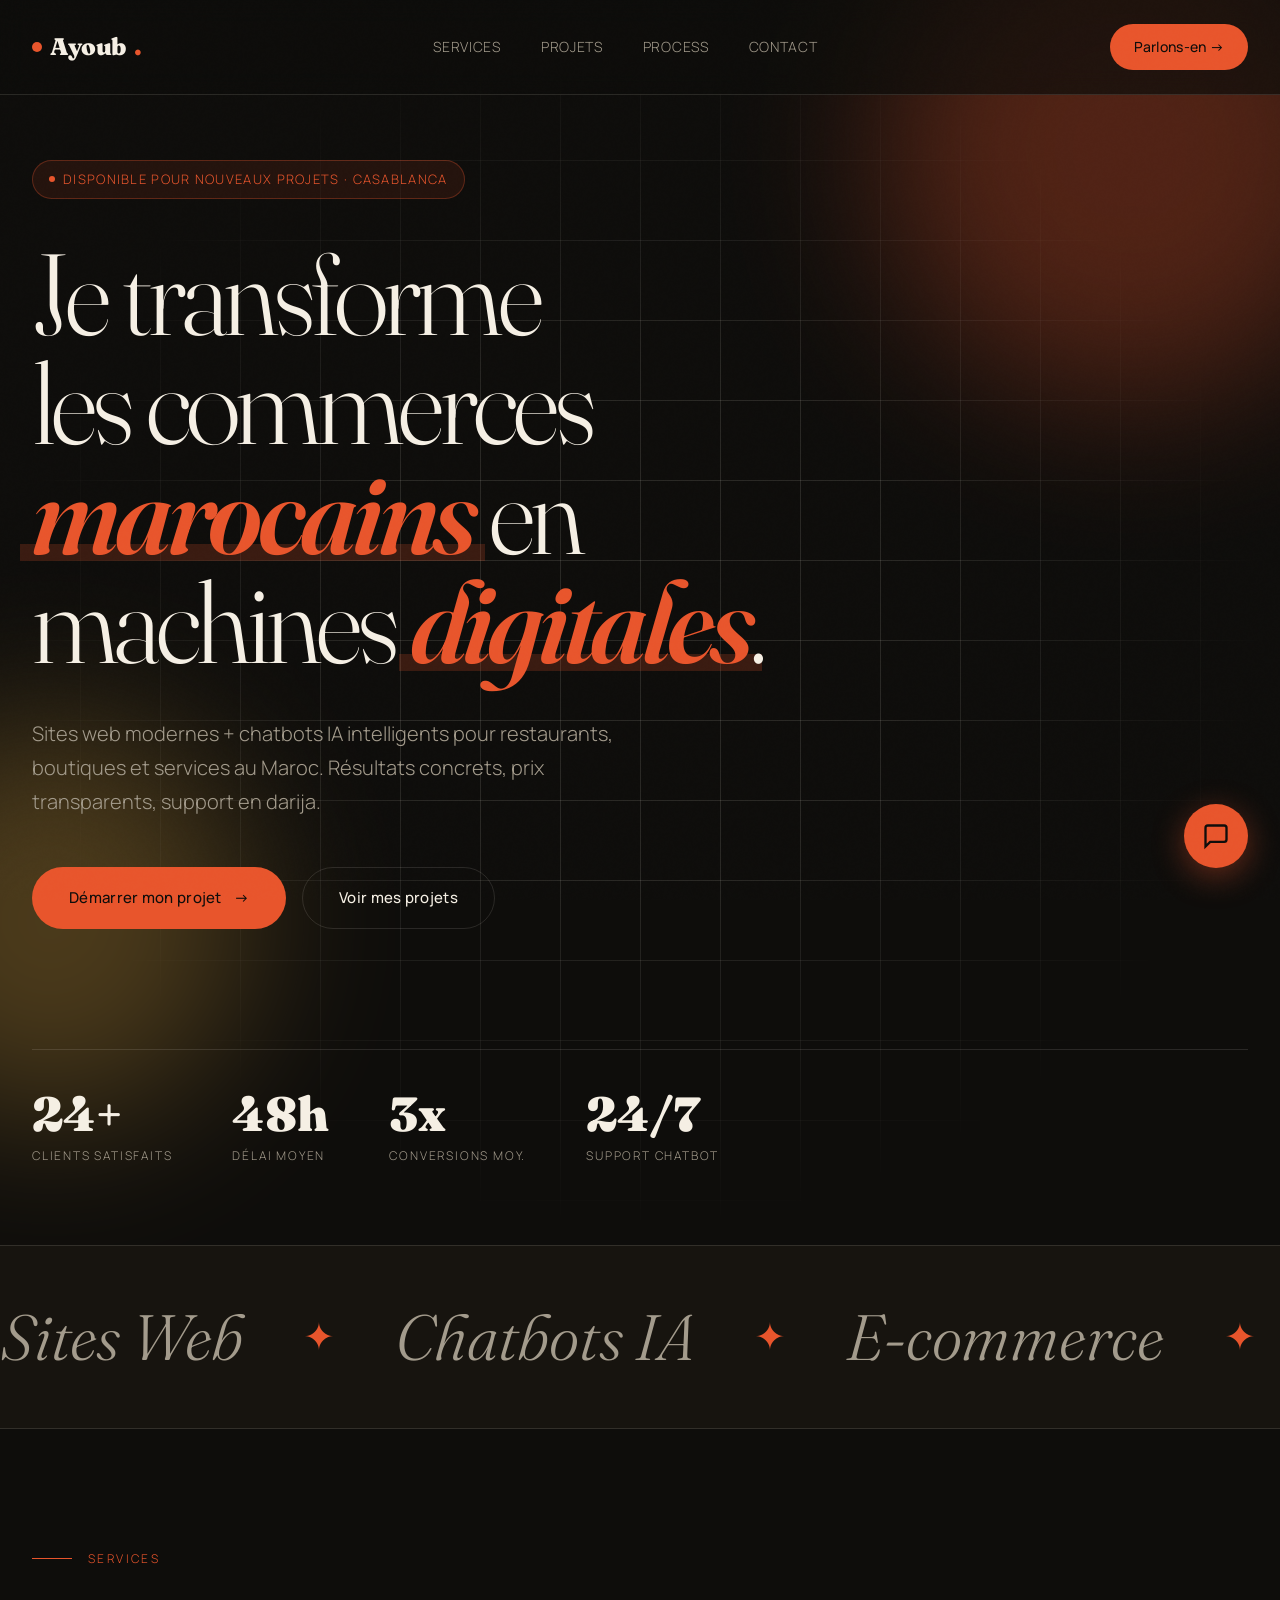
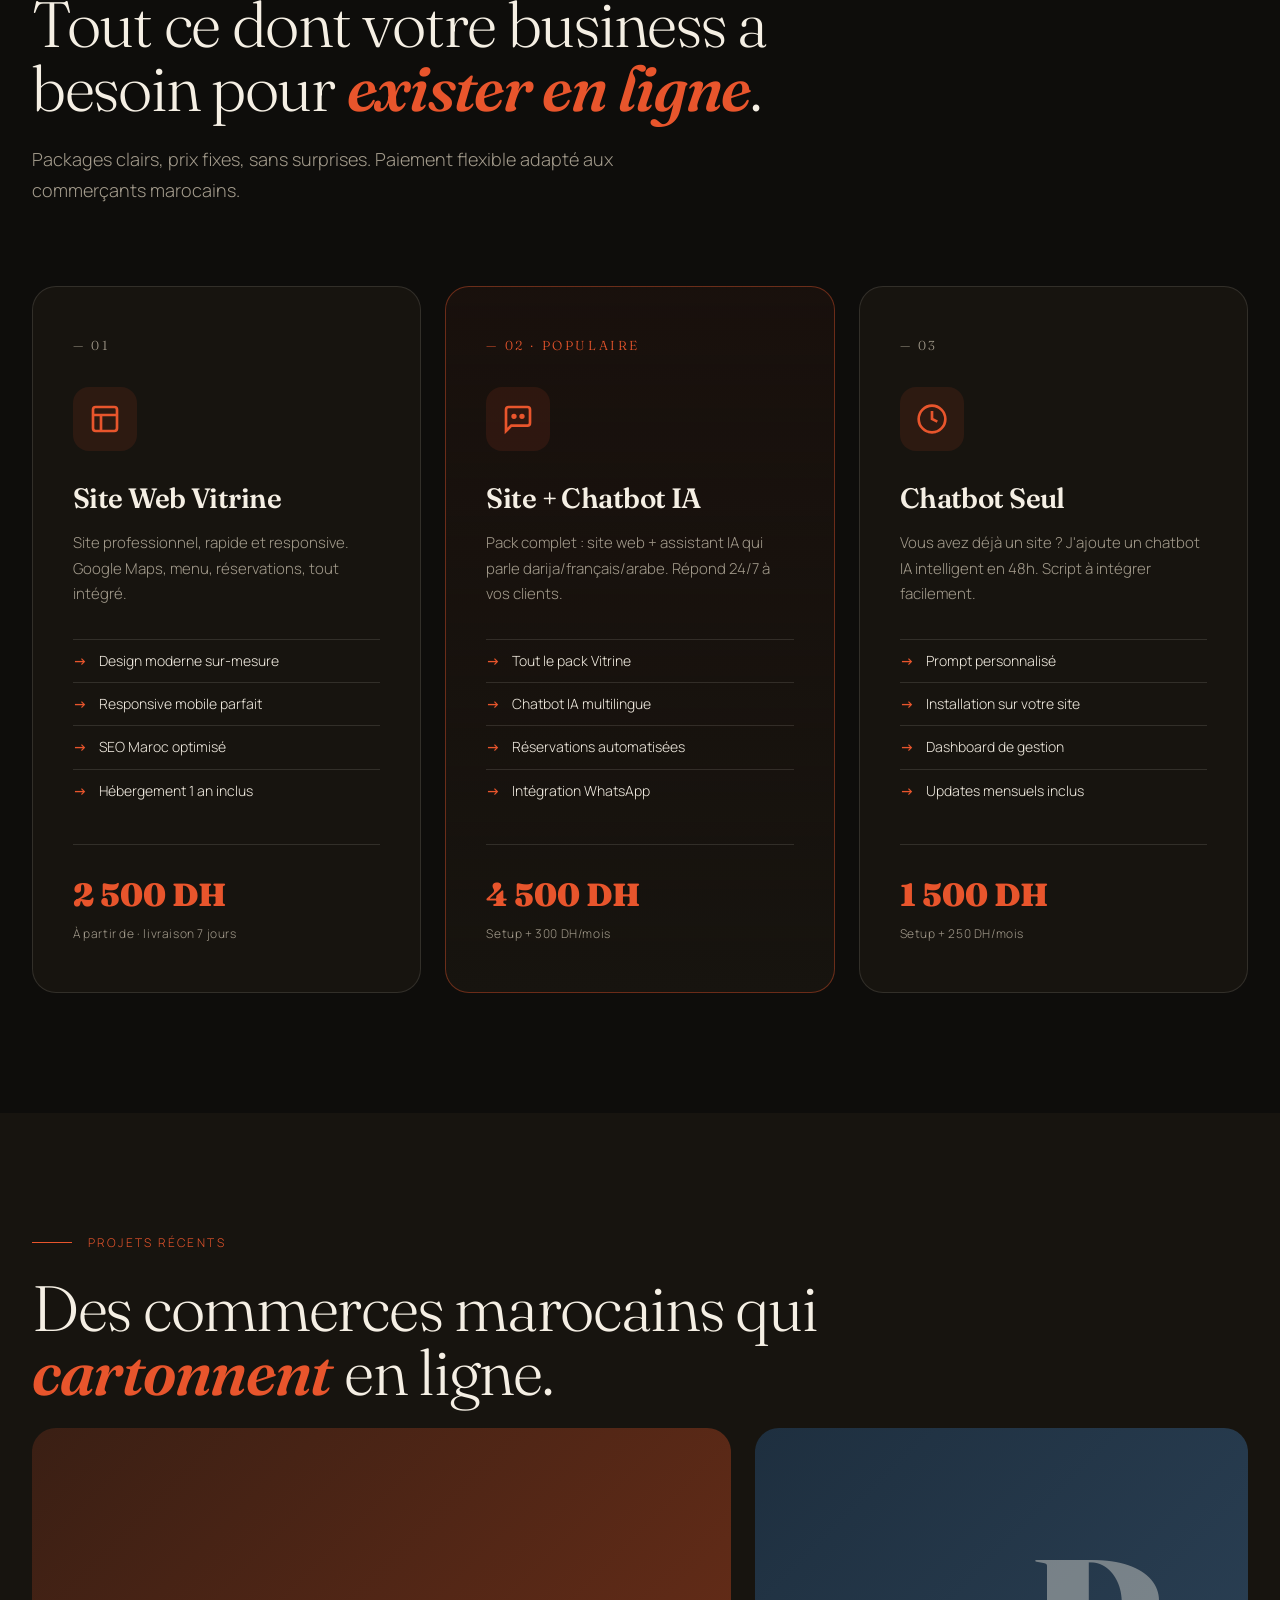
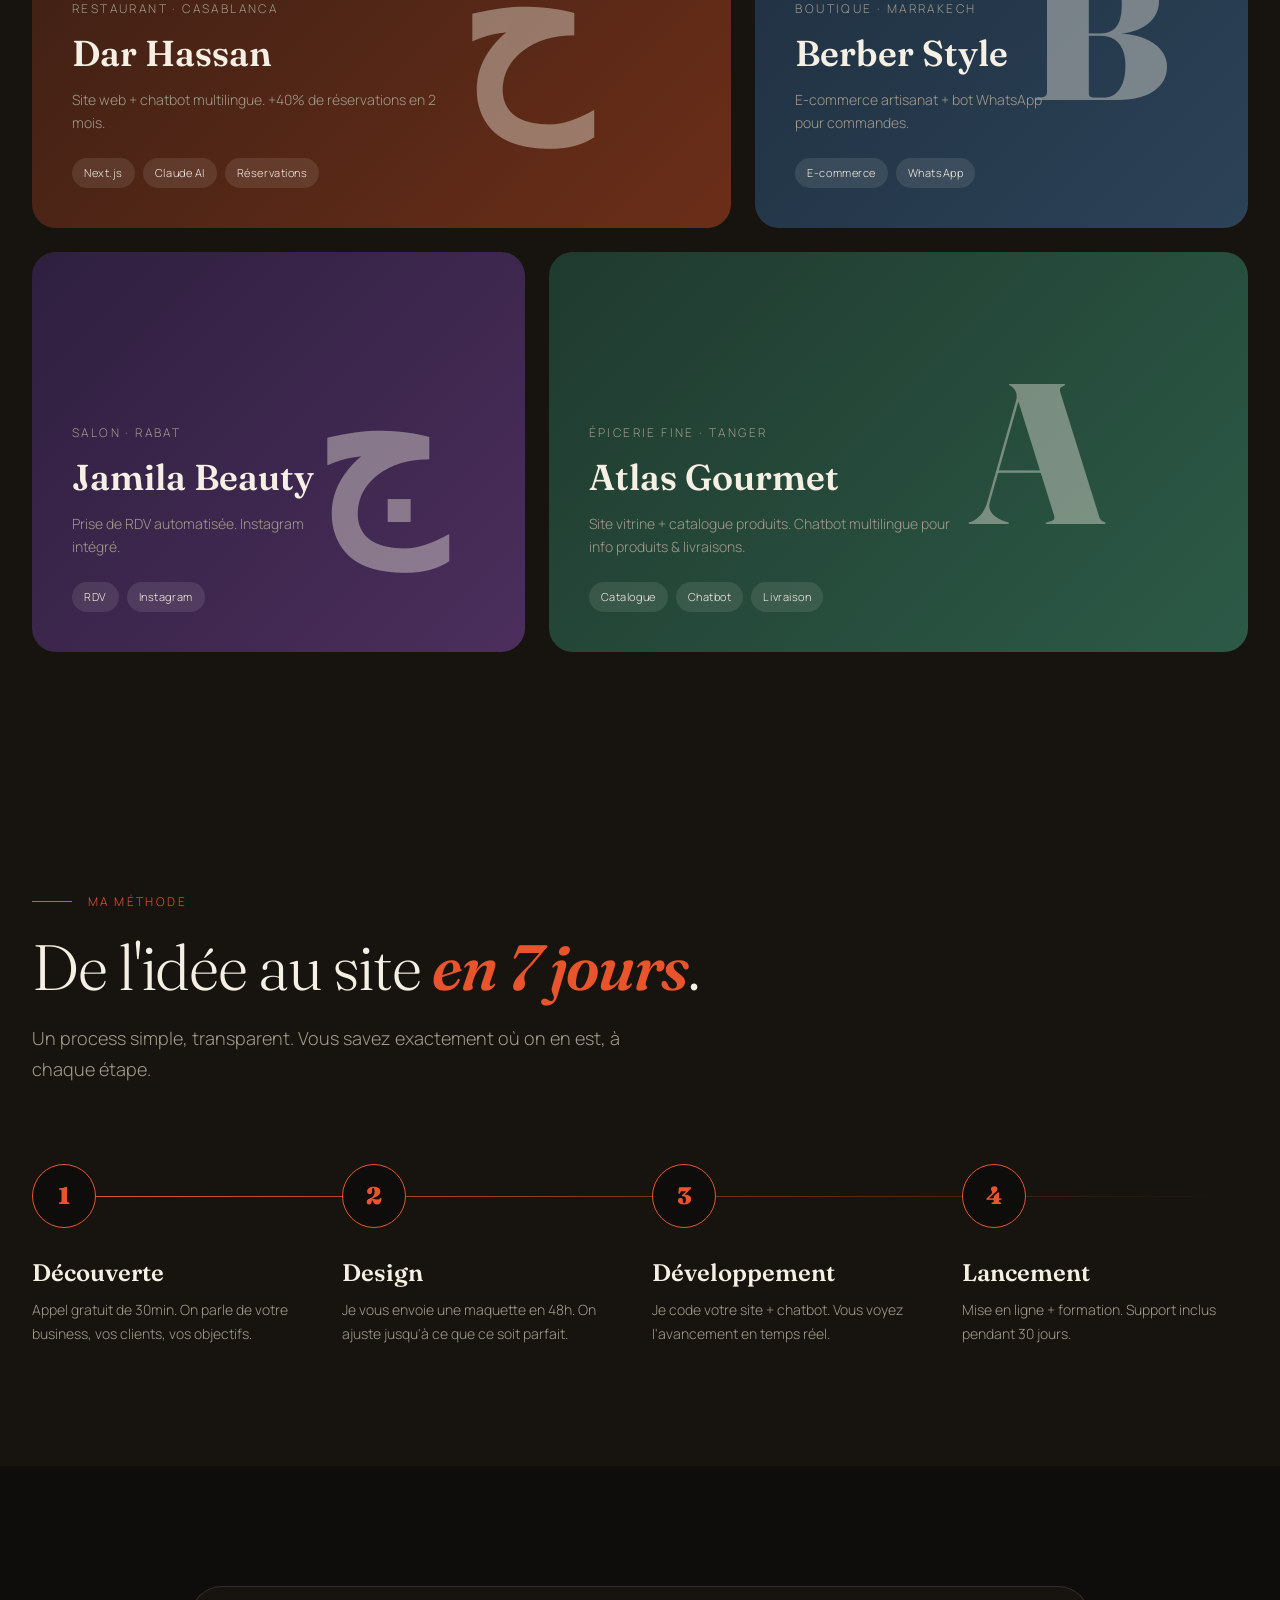
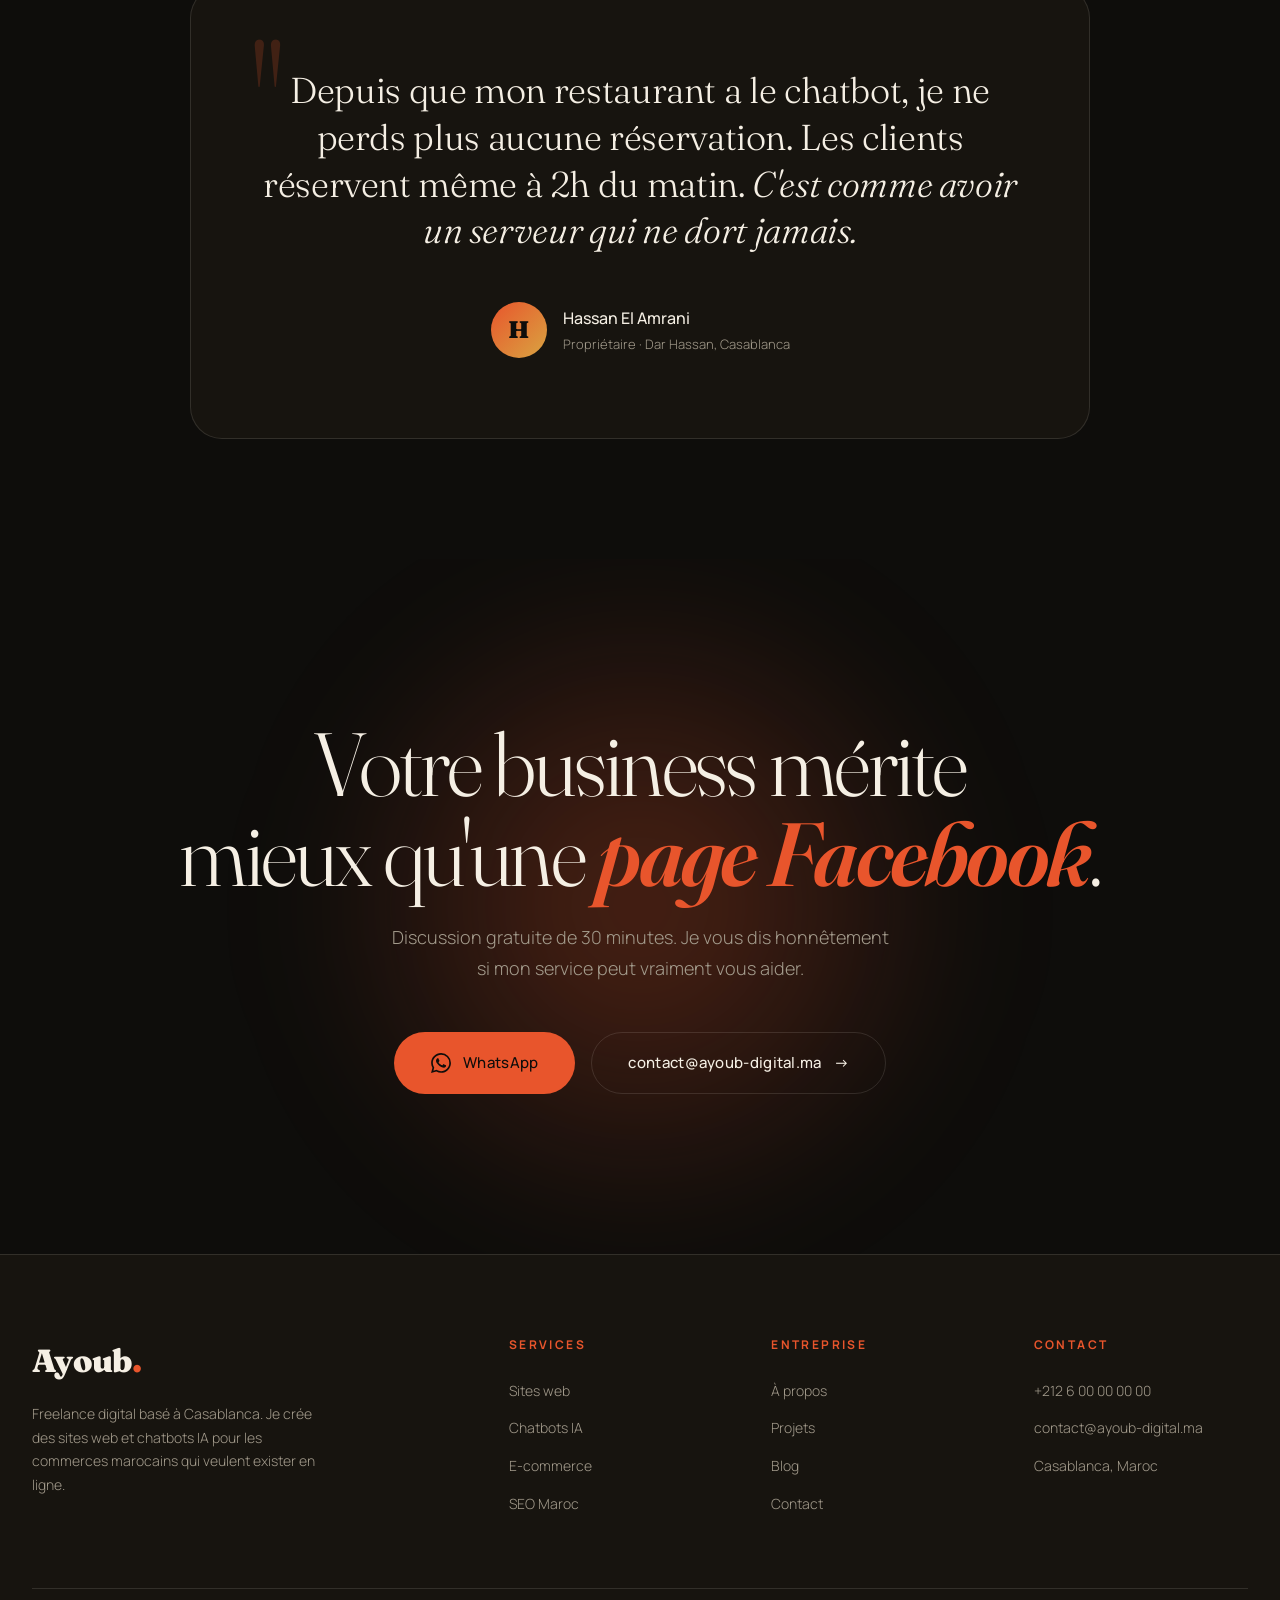
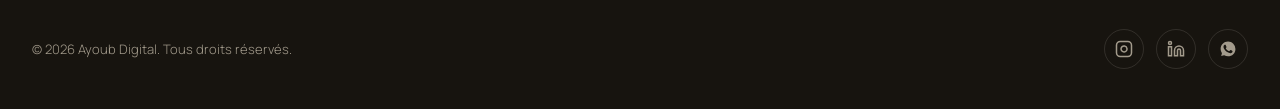
==== index.html @ 8290a0e2 "Add files via upload" ====
<!DOCTYPE html>
<html lang="fr">
<head>
<meta charset="UTF-8">
<meta name="viewport" content="width=device-width, initial-scale=1.0">
<title>Ayoub Digital — Sites Web & Chatbots IA pour Commerçants Marocains</title>
<meta name="description" content="Freelance digital au Maroc. Je conçois des sites web et chatbots IA pour restaurants, boutiques et salons. Résultats concrets, prix juste.">

<!-- Fonts: Fraunces (display editorial) + Manrope (body) + Noto Kufi Arabic -->
<link rel="preconnect" href="https://fonts.googleapis.com">
<link rel="preconnect" href="https://fonts.gstatic.com" crossorigin>
<link href="https://fonts.googleapis.com/css2?family=Fraunces:ital,opsz,wght@0,9..144,300;0,9..144,600;0,9..144,900;1,9..144,400&family=Manrope:wght@300;400;500;700&family=Noto+Kufi+Arabic:wght@400;700&display=swap" rel="stylesheet">

<style>
:root {
  --bg: #0E0D0B;
  --bg-soft: #17140F;
  --ink: #F5EFE4;
  --ink-soft: #A39B8C;
  --accent: #E8552C;
  --accent-2: #D9A441;
  --line: rgba(245, 239, 228, 0.12);
  --serif: 'Fraunces', Georgia, serif;
  --sans: 'Manrope', system-ui, sans-serif;
  --arabic: 'Noto Kufi Arabic', sans-serif;
}

* { box-sizing: border-box; margin: 0; padding: 0; }

html { scroll-behavior: smooth; }

body {
  background: var(--bg);
  color: var(--ink);
  font-family: var(--sans);
  font-weight: 300;
  line-height: 1.6;
  overflow-x: hidden;
  -webkit-font-smoothing: antialiased;
}

/* Grain overlay */
body::before {
  content: '';
  position: fixed;
  inset: 0;
  background-image: url("data:image/svg+xml,%3Csvg viewBox='0 0 200 200' xmlns='http://www.w3.org/2000/svg'%3E%3Cfilter id='n'%3E%3CfeTurbulence type='fractalNoise' baseFrequency='0.9' numOctaves='3'/%3E%3C/filter%3E%3Crect width='100%25' height='100%25' filter='url(%23n)' opacity='0.4'/%3E%3C/svg%3E");
  opacity: 0.04;
  pointer-events: none;
  z-index: 100;
  mix-blend-mode: overlay;
}

.container {
  max-width: 1400px;
  margin: 0 auto;
  padding: 0 32px;
}

/* ====== NAVIGATION ====== */
nav {
  position: fixed;
  top: 0;
  left: 0;
  right: 0;
  z-index: 50;
  padding: 24px 32px;
  display: flex;
  justify-content: space-between;
  align-items: center;
  backdrop-filter: blur(12px);
  background: rgba(14, 13, 11, 0.7);
  border-bottom: 1px solid var(--line);
}

.logo {
  font-family: var(--serif);
  font-weight: 900;
  font-size: 24px;
  letter-spacing: -0.02em;
  display: flex;
  align-items: center;
  gap: 8px;
}

.logo-dot {
  width: 10px;
  height: 10px;
  background: var(--accent);
  border-radius: 50%;
  display: inline-block;
  animation: pulse 2s ease-in-out infinite;
}

@keyframes pulse {
  0%, 100% { opacity: 1; transform: scale(1); }
  50% { opacity: 0.6; transform: scale(0.85); }
}

.nav-links {
  display: flex;
  gap: 40px;
  list-style: none;
  font-size: 14px;
  letter-spacing: 0.05em;
  text-transform: uppercase;
}

.nav-links a {
  color: var(--ink-soft);
  text-decoration: none;
  transition: color 0.3s;
  position: relative;
}

.nav-links a:hover {
  color: var(--ink);
}

.nav-cta {
  background: var(--accent);
  color: var(--bg);
  padding: 12px 24px;
  border-radius: 100px;
  text-decoration: none;
  font-size: 14px;
  font-weight: 500;
  letter-spacing: 0.02em;
  transition: transform 0.3s, box-shadow 0.3s;
}

.nav-cta:hover {
  transform: translateY(-2px);
  box-shadow: 0 8px 24px rgba(232, 85, 44, 0.3);
}

.menu-toggle {
  display: none;
  background: none;
  border: none;
  color: var(--ink);
  font-size: 24px;
  cursor: pointer;
}

/* ====== HERO ====== */
.hero {
  min-height: 100vh;
  padding: 160px 0 80px;
  position: relative;
  display: flex;
  align-items: center;
  overflow: hidden;
}

.hero-bg {
  position: absolute;
  inset: 0;
  overflow: hidden;
  z-index: 0;
}

.hero-circle {
  position: absolute;
  border-radius: 50%;
  filter: blur(80px);
  opacity: 0.3;
}

.hero-circle-1 {
  width: 500px;
  height: 500px;
  background: var(--accent);
  top: -100px;
  right: -100px;
  animation: float 20s ease-in-out infinite;
}

.hero-circle-2 {
  width: 400px;
  height: 400px;
  background: var(--accent-2);
  bottom: 10%;
  left: -150px;
  animation: float 25s ease-in-out infinite reverse;
}

@keyframes float {
  0%, 100% { transform: translate(0, 0); }
  50% { transform: translate(50px, -30px); }
}

.hero-grid {
  position: absolute;
  inset: 0;
  background-image: 
    linear-gradient(var(--line) 1px, transparent 1px),
    linear-gradient(90deg, var(--line) 1px, transparent 1px);
  background-size: 80px 80px;
  mask-image: radial-gradient(ellipse at center, black 30%, transparent 70%);
  z-index: 1;
}

.hero-inner {
  position: relative;
  z-index: 2;
  width: 100%;
}

.hero-tag {
  display: inline-flex;
  align-items: center;
  gap: 8px;
  padding: 8px 16px;
  background: rgba(232, 85, 44, 0.1);
  border: 1px solid rgba(232, 85, 44, 0.3);
  border-radius: 100px;
  font-size: 13px;
  letter-spacing: 0.1em;
  text-transform: uppercase;
  color: var(--accent);
  margin-bottom: 40px;
  animation: slideUp 0.8s ease-out;
}

.hero-tag .dot {
  width: 6px;
  height: 6px;
  background: var(--accent);
  border-radius: 50%;
  animation: pulse 2s ease-in-out infinite;
}

h1.hero-title {
  font-family: var(--serif);
  font-weight: 300;
  font-size: clamp(48px, 9vw, 128px);
  line-height: 0.95;
  letter-spacing: -0.04em;
  margin-bottom: 40px;
  animation: slideUp 1s ease-out 0.2s backwards;
}

h1.hero-title .highlight {
  font-style: italic;
  font-weight: 600;
  color: var(--accent);
  position: relative;
  display: inline-block;
}

h1.hero-title .highlight::before {
  content: '';
  position: absolute;
  bottom: 0.05em;
  left: -0.1em;
  right: -0.1em;
  height: 0.15em;
  background: rgba(232, 85, 44, 0.2);
  z-index: -1;
}

h1.hero-title .arabic {
  font-family: var(--arabic);
  font-weight: 700;
  font-size: 0.7em;
  color: var(--accent-2);
}

@keyframes slideUp {
  from {
    opacity: 0;
    transform: translateY(40px);
  }
  to {
    opacity: 1;
    transform: translateY(0);
  }
}

.hero-subtitle {
  font-size: clamp(16px, 1.8vw, 20px);
  color: var(--ink-soft);
  max-width: 600px;
  margin-bottom: 48px;
  line-height: 1.7;
  animation: slideUp 1s ease-out 0.4s backwards;
}

.hero-cta {
  display: flex;
  gap: 16px;
  flex-wrap: wrap;
  animation: slideUp 1s ease-out 0.6s backwards;
}

.btn {
  padding: 18px 36px;
  border-radius: 100px;
  text-decoration: none;
  font-size: 15px;
  font-weight: 500;
  letter-spacing: 0.02em;
  transition: all 0.3s;
  display: inline-flex;
  align-items: center;
  gap: 12px;
  border: 1px solid transparent;
}

.btn-primary {
  background: var(--accent);
  color: var(--bg);
}

.btn-primary:hover {
  transform: translateY(-2px);
  box-shadow: 0 12px 32px rgba(232, 85, 44, 0.4);
}

.btn-ghost {
  border-color: var(--line);
  color: var(--ink);
}

.btn-ghost:hover {
  border-color: var(--ink);
  background: var(--bg-soft);
}

.btn-arrow {
  transition: transform 0.3s;
}

.btn:hover .btn-arrow {
  transform: translateX(4px);
}

/* Hero stats */
.hero-stats {
  display: flex;
  gap: 60px;
  margin-top: 120px;
  padding-top: 40px;
  border-top: 1px solid var(--line);
  animation: slideUp 1s ease-out 0.8s backwards;
  flex-wrap: wrap;
}

.stat {
  display: flex;
  flex-direction: column;
}

.stat-number {
  font-family: var(--serif);
  font-weight: 900;
  font-size: 48px;
  color: var(--ink);
  line-height: 1;
}

.stat-label {
  font-size: 12px;
  letter-spacing: 0.15em;
  text-transform: uppercase;
  color: var(--ink-soft);
  margin-top: 8px;
}

/* ====== MARQUEE ====== */
.marquee {
  padding: 40px 0;
  overflow: hidden;
  border-top: 1px solid var(--line);
  border-bottom: 1px solid var(--line);
  background: var(--bg-soft);
}

.marquee-track {
  display: flex;
  gap: 60px;
  animation: scroll 30s linear infinite;
  white-space: nowrap;
}

.marquee-item {
  font-family: var(--serif);
  font-size: clamp(32px, 5vw, 72px);
  font-weight: 300;
  font-style: italic;
  color: var(--ink-soft);
  display: flex;
  align-items: center;
  gap: 60px;
}

.marquee-item::after {
  content: '✦';
  color: var(--accent);
  font-style: normal;
  font-size: 0.6em;
}

@keyframes scroll {
  from { transform: translateX(0); }
  to { transform: translateX(-50%); }
}

/* ====== SERVICES ====== */
section {
  padding: 120px 0;
  position: relative;
}

.section-label {
  display: flex;
  align-items: center;
  gap: 16px;
  font-size: 12px;
  letter-spacing: 0.2em;
  text-transform: uppercase;
  color: var(--accent);
  margin-bottom: 24px;
}

.section-label::before {
  content: '';
  width: 40px;
  height: 1px;
  background: var(--accent);
}

.section-title {
  font-family: var(--serif);
  font-weight: 300;
  font-size: clamp(36px, 5vw, 72px);
  line-height: 1;
  letter-spacing: -0.02em;
  margin-bottom: 24px;
  max-width: 800px;
}

.section-title em {
  font-style: italic;
  color: var(--accent);
  font-weight: 600;
}

.section-intro {
  font-size: 18px;
  color: var(--ink-soft);
  max-width: 600px;
  margin-bottom: 80px;
  line-height: 1.7;
}

.services {
  display: grid;
  grid-template-columns: repeat(3, 1fr);
  gap: 24px;
}

.service-card {
  background: var(--bg-soft);
  border: 1px solid var(--line);
  border-radius: 24px;
  padding: 48px 40px;
  transition: all 0.4s;
  position: relative;
  overflow: hidden;
}

.service-card::before {
  content: '';
  position: absolute;
  top: 0;
  left: 0;
  right: 0;
  height: 1px;
  background: linear-gradient(90deg, transparent, var(--accent), transparent);
  opacity: 0;
  transition: opacity 0.4s;
}

.service-card:hover {
  transform: translateY(-8px);
  border-color: rgba(232, 85, 44, 0.3);
}

.service-card:hover::before {
  opacity: 1;
}

.service-number {
  font-family: var(--serif);
  font-size: 13px;
  color: var(--ink-soft);
  letter-spacing: 0.2em;
  margin-bottom: 32px;
}

.service-icon {
  width: 64px;
  height: 64px;
  border-radius: 16px;
  background: rgba(232, 85, 44, 0.1);
  display: flex;
  align-items: center;
  justify-content: center;
  margin-bottom: 32px;
  color: var(--accent);
}

.service-title {
  font-family: var(--serif);
  font-weight: 600;
  font-size: 28px;
  line-height: 1.1;
  letter-spacing: -0.02em;
  margin-bottom: 16px;
}

.service-desc {
  color: var(--ink-soft);
  font-size: 15px;
  line-height: 1.7;
  margin-bottom: 32px;
}

.service-features {
  list-style: none;
  margin-bottom: 32px;
}

.service-features li {
  padding: 10px 0;
  border-top: 1px solid var(--line);
  font-size: 14px;
  display: flex;
  align-items: center;
  gap: 12px;
}

.service-features li::before {
  content: '→';
  color: var(--accent);
  font-weight: bold;
}

.service-price {
  font-family: var(--serif);
  font-weight: 300;
  font-size: 20px;
  color: var(--ink);
  padding-top: 24px;
  border-top: 1px solid var(--line);
}

.service-price strong {
  font-weight: 900;
  font-size: 32px;
  color: var(--accent);
}

.service-price small {
  font-family: var(--sans);
  font-size: 12px;
  color: var(--ink-soft);
  display: block;
  margin-top: 4px;
  letter-spacing: 0.05em;
}

/* ====== PORTFOLIO ====== */
.portfolio-grid {
  display: grid;
  grid-template-columns: repeat(12, 1fr);
  gap: 24px;
}

.project {
  border-radius: 24px;
  overflow: hidden;
  position: relative;
  cursor: pointer;
  transition: transform 0.4s;
  min-height: 400px;
  display: flex;
  align-items: flex-end;
  padding: 40px;
}

.project:hover {
  transform: translateY(-8px);
}

.project-1 {
  grid-column: span 7;
  background: linear-gradient(135deg, #3A1F14, #6B2E18);
}

.project-2 {
  grid-column: span 5;
  background: linear-gradient(135deg, #1E2F3F, #2C4257);
}

.project-3 {
  grid-column: span 5;
  background: linear-gradient(135deg, #2E1F3F, #4B2E5C);
}

.project-4 {
  grid-column: span 7;
  background: linear-gradient(135deg, #1F3A2E, #2C5A47);
}

.project-visual {
  position: absolute;
  top: 0;
  right: 0;
  width: 60%;
  height: 100%;
  opacity: 0.4;
  display: flex;
  align-items: center;
  justify-content: center;
  font-family: var(--serif);
  font-weight: 900;
  font-size: 200px;
  color: var(--ink);
}

.project-content {
  position: relative;
  z-index: 2;
  max-width: 60%;
}

.project-category {
  font-size: 12px;
  letter-spacing: 0.2em;
  text-transform: uppercase;
  color: var(--ink-soft);
  margin-bottom: 16px;
}

.project-name {
  font-family: var(--serif);
  font-weight: 600;
  font-size: 36px;
  line-height: 1.1;
  margin-bottom: 16px;
}

.project-desc {
  color: var(--ink-soft);
  font-size: 14px;
  margin-bottom: 24px;
}

.project-tags {
  display: flex;
  gap: 8px;
  flex-wrap: wrap;
}

.project-tag {
  font-size: 11px;
  padding: 6px 12px;
  background: rgba(245, 239, 228, 0.1);
  border-radius: 100px;
  letter-spacing: 0.05em;
}

/* ====== PROCESS ====== */
.process-section {
  background: var(--bg-soft);
}

.process {
  display: grid;
  grid-template-columns: repeat(4, 1fr);
  gap: 24px;
  position: relative;
}

.process::before {
  content: '';
  position: absolute;
  top: 32px;
  left: 32px;
  right: 32px;
  height: 1px;
  background: linear-gradient(90deg, var(--accent), transparent);
}

.step {
  position: relative;
}

.step-number {
  width: 64px;
  height: 64px;
  border-radius: 50%;
  background: var(--bg);
  border: 1px solid var(--accent);
  display: flex;
  align-items: center;
  justify-content: center;
  font-family: var(--serif);
  font-weight: 900;
  font-size: 24px;
  color: var(--accent);
  margin-bottom: 32px;
  position: relative;
  z-index: 2;
}

.step-title {
  font-family: var(--serif);
  font-weight: 600;
  font-size: 24px;
  margin-bottom: 12px;
  line-height: 1.1;
}

.step-desc {
  color: var(--ink-soft);
  font-size: 14px;
  line-height: 1.7;
}

/* ====== TESTIMONIALS ====== */
.testimonial-card {
  max-width: 900px;
  margin: 0 auto;
  padding: 80px 60px;
  background: var(--bg-soft);
  border: 1px solid var(--line);
  border-radius: 32px;
  position: relative;
  text-align: center;
}

.quote-mark {
  font-family: var(--serif);
  font-size: 160px;
  color: var(--accent);
  line-height: 1;
  position: absolute;
  top: 40px;
  left: 60px;
  opacity: 0.2;
}

.testimonial-text {
  font-family: var(--serif);
  font-weight: 300;
  font-size: clamp(24px, 3vw, 36px);
  line-height: 1.3;
  letter-spacing: -0.01em;
  margin-bottom: 48px;
  position: relative;
  z-index: 2;
}

.testimonial-author {
  display: flex;
  align-items: center;
  justify-content: center;
  gap: 16px;
}

.author-avatar {
  width: 56px;
  height: 56px;
  border-radius: 50%;
  background: linear-gradient(135deg, var(--accent), var(--accent-2));
  display: flex;
  align-items: center;
  justify-content: center;
  font-family: var(--serif);
  font-weight: 900;
  font-size: 24px;
  color: var(--bg);
}

.author-info {
  text-align: left;
}

.author-name {
  font-weight: 500;
  font-size: 16px;
}

.author-role {
  font-size: 13px;
  color: var(--ink-soft);
  margin-top: 2px;
}

/* ====== CTA SECTION ====== */
.cta-section {
  text-align: center;
  padding: 160px 0;
  position: relative;
  overflow: hidden;
}

.cta-bg {
  position: absolute;
  inset: 0;
  z-index: 0;
}

.cta-bg::before {
  content: '';
  position: absolute;
  top: 50%;
  left: 50%;
  transform: translate(-50%, -50%);
  width: 800px;
  height: 800px;
  background: radial-gradient(circle, rgba(232, 85, 44, 0.3) 0%, transparent 60%);
  filter: blur(60px);
}

.cta-inner {
  position: relative;
  z-index: 2;
}

.cta-title {
  font-family: var(--serif);
  font-weight: 300;
  font-size: clamp(40px, 7vw, 96px);
  line-height: 1;
  letter-spacing: -0.03em;
  margin-bottom: 24px;
}

.cta-title em {
  font-style: italic;
  color: var(--accent);
  font-weight: 600;
}

.cta-subtitle {
  font-size: 18px;
  color: var(--ink-soft);
  max-width: 500px;
  margin: 0 auto 48px;
  line-height: 1.7;
}

.cta-buttons {
  display: flex;
  gap: 16px;
  justify-content: center;
  flex-wrap: wrap;
}

/* ====== FOOTER ====== */
footer {
  padding: 80px 0 40px;
  border-top: 1px solid var(--line);
  background: var(--bg-soft);
}

.footer-grid {
  display: grid;
  grid-template-columns: 2fr 1fr 1fr 1fr;
  gap: 48px;
  margin-bottom: 60px;
}

.footer-brand h3 {
  font-family: var(--serif);
  font-weight: 900;
  font-size: 32px;
  margin-bottom: 16px;
  letter-spacing: -0.02em;
}

.footer-brand p {
  color: var(--ink-soft);
  font-size: 14px;
  line-height: 1.7;
  max-width: 300px;
}

.footer-col h4 {
  font-size: 12px;
  letter-spacing: 0.2em;
  text-transform: uppercase;
  color: var(--accent);
  margin-bottom: 24px;
}

.footer-col ul {
  list-style: none;
}

.footer-col li {
  margin-bottom: 12px;
}

.footer-col a {
  color: var(--ink-soft);
  text-decoration: none;
  font-size: 14px;
  transition: color 0.3s;
}

.footer-col a:hover {
  color: var(--ink);
}

.footer-bottom {
  padding-top: 40px;
  border-top: 1px solid var(--line);
  display: flex;
  justify-content: space-between;
  align-items: center;
  font-size: 13px;
  color: var(--ink-soft);
  flex-wrap: wrap;
  gap: 16px;
}

.social-links {
  display: flex;
  gap: 12px;
}

.social-links a {
  width: 40px;
  height: 40px;
  border-radius: 50%;
  border: 1px solid var(--line);
  display: flex;
  align-items: center;
  justify-content: center;
  color: var(--ink-soft);
  text-decoration: none;
  transition: all 0.3s;
}

.social-links a:hover {
  background: var(--accent);
  color: var(--bg);
  border-color: var(--accent);
}

/* ====== CHATBOT FLOATING WIDGET ====== */
.chatbot-widget {
  position: fixed;
  bottom: 32px;
  right: 32px;
  z-index: 40;
}

.chatbot-toggle {
  width: 64px;
  height: 64px;
  border-radius: 50%;
  background: var(--accent);
  border: none;
  cursor: pointer;
  box-shadow: 0 8px 32px rgba(232, 85, 44, 0.4);
  display: flex;
  align-items: center;
  justify-content: center;
  color: var(--bg);
  transition: transform 0.3s;
  animation: bounce 3s ease-in-out infinite;
}

.chatbot-toggle:hover {
  transform: scale(1.1);
}

@keyframes bounce {
  0%, 100% { transform: translateY(0); }
  50% { transform: translateY(-6px); }
}

.chatbot-panel {
  position: absolute;
  bottom: 80px;
  right: 0;
  width: 360px;
  max-width: calc(100vw - 48px);
  background: var(--bg-soft);
  border: 1px solid var(--line);
  border-radius: 24px;
  overflow: hidden;
  box-shadow: 0 24px 64px rgba(0, 0, 0, 0.5);
  transform-origin: bottom right;
  transform: scale(0);
  opacity: 0;
  transition: all 0.3s cubic-bezier(0.34, 1.56, 0.64, 1);
}

.chatbot-panel.active {
  transform: scale(1);
  opacity: 1;
}

.chatbot-header {
  padding: 20px 24px;
  background: var(--accent);
  color: var(--bg);
  display: flex;
  align-items: center;
  gap: 12px;
}

.chatbot-header-avatar {
  width: 40px;
  height: 40px;
  border-radius: 50%;
  background: var(--bg);
  display: flex;
  align-items: center;
  justify-content: center;
  font-family: var(--serif);
  font-weight: 900;
  color: var(--accent);
}

.chatbot-header-info h5 {
  font-size: 15px;
  font-weight: 500;
  margin-bottom: 2px;
}

.chatbot-header-info p {
  font-size: 12px;
  opacity: 0.8;
}

.chatbot-body {
  padding: 24px;
  max-height: 400px;
  overflow-y: auto;
}

.chatbot-message {
  background: var(--bg);
  padding: 14px 18px;
  border-radius: 18px;
  border-top-left-radius: 4px;
  margin-bottom: 16px;
  font-size: 14px;
  line-height: 1.5;
}

.chatbot-suggestions {
  display: flex;
  flex-direction: column;
  gap: 8px;
}

.chatbot-suggestion {
  background: transparent;
  border: 1px solid var(--line);
  color: var(--ink);
  padding: 10px 16px;
  border-radius: 100px;
  text-align: right;
  font-size: 13px;
  cursor: pointer;
  transition: all 0.3s;
  font-family: inherit;
}

.chatbot-suggestion:hover {
  background: var(--accent);
  color: var(--bg);
  border-color: var(--accent);
}

/* ====== RESPONSIVE ====== */
@media (max-width: 1024px) {
  .services {
    grid-template-columns: repeat(2, 1fr);
  }
  .project-1, .project-4 {
    grid-column: span 12;
  }
  .project-2, .project-3 {
    grid-column: span 6;
  }
  .process {
    grid-template-columns: repeat(2, 1fr);
    gap: 48px;
  }
  .process::before {
    display: none;
  }
  .footer-grid {
    grid-template-columns: 1fr 1fr;
  }
}

@media (max-width: 768px) {
  .container { padding: 0 20px; }
  nav { padding: 16px 20px; }
  .nav-links { display: none; }
  .menu-toggle { display: block; }
  
  .hero { padding: 120px 0 60px; }
  .hero-stats { gap: 32px; margin-top: 60px; }
  .stat-number { font-size: 36px; }
  
  section { padding: 80px 0; }
  
  .services { grid-template-columns: 1fr; }
  .project-1, .project-2, .project-3, .project-4 { grid-column: span 12; }
  .project { min-height: 320px; padding: 32px; }
  .project-visual { font-size: 120px; }
  .project-content { max-width: 100%; }
  
  .process { grid-template-columns: 1fr; gap: 32px; }
  
  .testimonial-card { padding: 48px 32px; }
  
  .footer-grid { grid-template-columns: 1fr; gap: 32px; }
  .footer-bottom { flex-direction: column; text-align: center; }
  
  .chatbot-widget { bottom: 20px; right: 20px; }
  .chatbot-panel { width: calc(100vw - 40px); right: -10px; }
}
</style>
</head>
<body>

<!-- NAVIGATION -->
<nav>
  <div class="logo">
    <span class="logo-dot"></span>
    Ayoub<span style="color: var(--accent);">.</span>
  </div>
  <ul class="nav-links">
    <li><a href="#services">Services</a></li>
    <li><a href="#work">Projets</a></li>
    <li><a href="#process">Process</a></li>
    <li><a href="#contact">Contact</a></li>
  </ul>
  <a href="#contact" class="nav-cta">Parlons-en →</a>
  <button class="menu-toggle">☰</button>
</nav>

<!-- HERO -->
<section class="hero">
  <div class="hero-bg">
    <div class="hero-grid"></div>
    <div class="hero-circle hero-circle-1"></div>
    <div class="hero-circle hero-circle-2"></div>
  </div>
  
  <div class="container hero-inner">
    <div class="hero-tag">
      <span class="dot"></span>
      Disponible pour nouveaux projets · Casablanca
    </div>
    
    <h1 class="hero-title">
      Je transforme<br>
      les commerces<br>
      <span class="highlight">marocains</span> en<br>
      machines <span class="highlight">digitales</span>.
    </h1>
    
    <p class="hero-subtitle">
      Sites web modernes + chatbots IA intelligents pour restaurants, boutiques et services au Maroc. Résultats concrets, prix transparents, support en darija.
    </p>
    
    <div class="hero-cta">
      <a href="#contact" class="btn btn-primary">
        Démarrer mon projet
        <span class="btn-arrow">→</span>
      </a>
      <a href="#work" class="btn btn-ghost">
        Voir mes projets
      </a>
    </div>
    
    <div class="hero-stats">
      <div class="stat">
        <div class="stat-number">24+</div>
        <div class="stat-label">Clients satisfaits</div>
      </div>
      <div class="stat">
        <div class="stat-number">48h</div>
        <div class="stat-label">Délai moyen</div>
      </div>
      <div class="stat">
        <div class="stat-number">3x</div>
        <div class="stat-label">Conversions moy.</div>
      </div>
      <div class="stat">
        <div class="stat-number">24/7</div>
        <div class="stat-label">Support chatbot</div>
      </div>
    </div>
  </div>
</section>

<!-- MARQUEE -->
<div class="marquee">
  <div class="marquee-track">
    <span class="marquee-item">Sites Web</span>
    <span class="marquee-item">Chatbots IA</span>
    <span class="marquee-item">E-commerce</span>
    <span class="marquee-item">SEO Maroc</span>
    <span class="marquee-item">WhatsApp Bot</span>
    <span class="marquee-item">Design moderne</span>
    <span class="marquee-item">Sites Web</span>
    <span class="marquee-item">Chatbots IA</span>
    <span class="marquee-item">E-commerce</span>
    <span class="marquee-item">SEO Maroc</span>
    <span class="marquee-item">WhatsApp Bot</span>
    <span class="marquee-item">Design moderne</span>
  </div>
</div>

<!-- SERVICES -->
<section id="services">
  <div class="container">
    <div class="section-label">Services</div>
    <h2 class="section-title">Tout ce dont votre business a besoin pour <em>exister en ligne</em>.</h2>
    <p class="section-intro">Packages clairs, prix fixes, sans surprises. Paiement flexible adapté aux commerçants marocains.</p>
    
    <div class="services">
      <!-- SERVICE 1 -->
      <div class="service-card">
        <div class="service-number">— 01</div>
        <div class="service-icon">
          <svg width="32" height="32" viewBox="0 0 24 24" fill="none" stroke="currentColor" stroke-width="2">
            <rect x="3" y="3" width="18" height="18" rx="2"/>
            <line x1="3" y1="9" x2="21" y2="9"/>
            <line x1="9" y1="21" x2="9" y2="9"/>
          </svg>
        </div>
        <h3 class="service-title">Site Web Vitrine</h3>
        <p class="service-desc">Site professionnel, rapide et responsive. Google Maps, menu, réservations, tout intégré.</p>
        <ul class="service-features">
          <li>Design moderne sur-mesure</li>
          <li>Responsive mobile parfait</li>
          <li>SEO Maroc optimisé</li>
          <li>Hébergement 1 an inclus</li>
        </ul>
        <div class="service-price">
          <strong>2 500 DH</strong>
          <small>À partir de · livraison 7 jours</small>
        </div>
      </div>
      
      <!-- SERVICE 2 (FEATURED) -->
      <div class="service-card" style="border-color: rgba(232,85,44,0.4); background: linear-gradient(180deg, rgba(232,85,44,0.05), var(--bg-soft));">
        <div class="service-number" style="color: var(--accent);">— 02 · POPULAIRE</div>
        <div class="service-icon">
          <svg width="32" height="32" viewBox="0 0 24 24" fill="none" stroke="currentColor" stroke-width="2">
            <path d="M21 15a2 2 0 0 1-2 2H7l-4 4V5a2 2 0 0 1 2-2h14a2 2 0 0 1 2 2z"/>
            <circle cx="9" cy="10" r="1" fill="currentColor"/>
            <circle cx="15" cy="10" r="1" fill="currentColor"/>
          </svg>
        </div>
        <h3 class="service-title">Site + Chatbot IA</h3>
        <p class="service-desc">Pack complet : site web + assistant IA qui parle darija/français/arabe. Répond 24/7 à vos clients.</p>
        <ul class="service-features">
          <li>Tout le pack Vitrine</li>
          <li>Chatbot IA multilingue</li>
          <li>Réservations automatisées</li>
          <li>Intégration WhatsApp</li>
        </ul>
        <div class="service-price">
          <strong>4 500 DH</strong>
          <small>Setup + 300 DH/mois</small>
        </div>
      </div>
      
      <!-- SERVICE 3 -->
      <div class="service-card">
        <div class="service-number">— 03</div>
        <div class="service-icon">
          <svg width="32" height="32" viewBox="0 0 24 24" fill="none" stroke="currentColor" stroke-width="2">
            <circle cx="12" cy="12" r="10"/>
            <path d="M12 6v6l4 2"/>
          </svg>
        </div>
        <h3 class="service-title">Chatbot Seul</h3>
        <p class="service-desc">Vous avez déjà un site ? J'ajoute un chatbot IA intelligent en 48h. Script à intégrer facilement.</p>
        <ul class="service-features">
          <li>Prompt personnalisé</li>
          <li>Installation sur votre site</li>
          <li>Dashboard de gestion</li>
          <li>Updates mensuels inclus</li>
        </ul>
        <div class="service-price">
          <strong>1 500 DH</strong>
          <small>Setup + 250 DH/mois</small>
        </div>
      </div>
    </div>
  </div>
</section>

<!-- PORTFOLIO -->
<section id="work" style="background: var(--bg-soft);">
  <div class="container">
    <div class="section-label">Projets récents</div>
    <h2 class="section-title">Des commerces marocains qui <em>cartonnent</em> en ligne.</h2>
    
    <div class="portfolio-grid">
      <div class="project project-1">
        <div class="project-visual">ح</div>
        <div class="project-content">
          <div class="project-category">Restaurant · Casablanca</div>
          <h3 class="project-name">Dar Hassan</h3>
          <p class="project-desc">Site web + chatbot multilingue. +40% de réservations en 2 mois.</p>
          <div class="project-tags">
            <span class="project-tag">Next.js</span>
            <span class="project-tag">Claude AI</span>
            <span class="project-tag">Réservations</span>
          </div>
        </div>
      </div>
      
      <div class="project project-2">
        <div class="project-visual">B</div>
        <div class="project-content">
          <div class="project-category">Boutique · Marrakech</div>
          <h3 class="project-name">Berber Style</h3>
          <p class="project-desc">E-commerce artisanat + bot WhatsApp pour commandes.</p>
          <div class="project-tags">
            <span class="project-tag">E-commerce</span>
            <span class="project-tag">WhatsApp</span>
          </div>
        </div>
      </div>
      
      <div class="project project-3">
        <div class="project-visual">ج</div>
        <div class="project-content">
          <div class="project-category">Salon · Rabat</div>
          <h3 class="project-name">Jamila Beauty</h3>
          <p class="project-desc">Prise de RDV automatisée. Instagram intégré.</p>
          <div class="project-tags">
            <span class="project-tag">RDV</span>
            <span class="project-tag">Instagram</span>
          </div>
        </div>
      </div>
      
      <div class="project project-4">
        <div class="project-visual">A</div>
        <div class="project-content">
          <div class="project-category">Épicerie fine · Tanger</div>
          <h3 class="project-name">Atlas Gourmet</h3>
          <p class="project-desc">Site vitrine + catalogue produits. Chatbot multilingue pour info produits & livraisons.</p>
          <div class="project-tags">
            <span class="project-tag">Catalogue</span>
            <span class="project-tag">Chatbot</span>
            <span class="project-tag">Livraison</span>
          </div>
        </div>
      </div>
    </div>
  </div>
</section>

<!-- PROCESS -->
<section id="process" class="process-section">
  <div class="container">
    <div class="section-label">Ma méthode</div>
    <h2 class="section-title">De l'idée au site <em>en 7 jours</em>.</h2>
    <p class="section-intro">Un process simple, transparent. Vous savez exactement où on en est, à chaque étape.</p>
    
    <div class="process">
      <div class="step">
        <div class="step-number">1</div>
        <h4 class="step-title">Découverte</h4>
        <p class="step-desc">Appel gratuit de 30min. On parle de votre business, vos clients, vos objectifs.</p>
      </div>
      <div class="step">
        <div class="step-number">2</div>
        <h4 class="step-title">Design</h4>
        <p class="step-desc">Je vous envoie une maquette en 48h. On ajuste jusqu'à ce que ce soit parfait.</p>
      </div>
      <div class="step">
        <div class="step-number">3</div>
        <h4 class="step-title">Développement</h4>
        <p class="step-desc">Je code votre site + chatbot. Vous voyez l'avancement en temps réel.</p>
      </div>
      <div class="step">
        <div class="step-number">4</div>
        <h4 class="step-title">Lancement</h4>
        <p class="step-desc">Mise en ligne + formation. Support inclus pendant 30 jours.</p>
      </div>
    </div>
  </div>
</section>

<!-- TESTIMONIAL -->
<section>
  <div class="container">
    <div class="testimonial-card">
      <div class="quote-mark">"</div>
      <p class="testimonial-text">
        Depuis que mon restaurant a le chatbot, je ne perds plus aucune réservation. Les clients réservent même à 2h du matin. <em>C'est comme avoir un serveur qui ne dort jamais.</em>
      </p>
      <div class="testimonial-author">
        <div class="author-avatar">H</div>
        <div class="author-info">
          <div class="author-name">Hassan El Amrani</div>
          <div class="author-role">Propriétaire · Dar Hassan, Casablanca</div>
        </div>
      </div>
    </div>
  </div>
</section>

<!-- CTA -->
<section id="contact" class="cta-section">
  <div class="cta-bg"></div>
  <div class="container cta-inner">
    <h2 class="cta-title">Votre business mérite<br>mieux qu'une <em>page Facebook</em>.</h2>
    <p class="cta-subtitle">Discussion gratuite de 30 minutes. Je vous dis honnêtement si mon service peut vraiment vous aider.</p>
    <div class="cta-buttons">
      <a href="https://wa.me/212600000000" class="btn btn-primary">
        <svg width="20" height="20" viewBox="0 0 24 24" fill="currentColor"><path d="M17.472 14.382c-.297-.149-1.758-.867-2.03-.967-.273-.099-.471-.148-.67.15-.197.297-.767.966-.94 1.164-.173.199-.347.223-.644.075-.297-.15-1.255-.463-2.39-1.475-.883-.788-1.48-1.761-1.653-2.059-.173-.297-.018-.458.13-.606.134-.133.298-.347.446-.52.149-.174.198-.298.298-.497.099-.198.05-.371-.025-.52-.075-.149-.669-1.612-.916-2.207-.242-.579-.487-.5-.669-.51-.173-.008-.371-.01-.57-.01-.198 0-.52.074-.792.372-.272.297-1.04 1.016-1.04 2.479 0 1.462 1.065 2.875 1.213 3.074.149.198 2.096 3.2 5.077 4.487.709.306 1.262.489 1.694.625.712.227 1.36.195 1.871.118.571-.085 1.758-.719 2.006-1.413.248-.694.248-1.289.173-1.413-.074-.124-.272-.198-.57-.347m-5.421 7.403h-.004a9.87 9.87 0 01-5.031-1.378l-.361-.214-3.741.982.998-3.648-.235-.374a9.86 9.86 0 01-1.51-5.26c.001-5.45 4.436-9.884 9.888-9.884 2.64 0 5.122 1.03 6.988 2.898a9.825 9.825 0 012.893 6.994c-.003 5.45-4.437 9.884-9.885 9.884m8.413-18.297A11.815 11.815 0 0012.05 0C5.495 0 .16 5.335.157 11.892c0 2.096.547 4.142 1.588 5.945L.057 24l6.305-1.654a11.882 11.882 0 005.683 1.448h.005c6.554 0 11.89-5.335 11.893-11.893a11.821 11.821 0 00-3.48-8.413z"/></svg>
        WhatsApp
      </a>
      <a href="mailto:contact@ayoub-digital.ma" class="btn btn-ghost">
        contact@ayoub-digital.ma
        <span class="btn-arrow">→</span>
      </a>
    </div>
  </div>
</section>

<!-- FOOTER -->
<footer>
  <div class="container">
    <div class="footer-grid">
      <div class="footer-brand">
        <h3>Ayoub<span style="color: var(--accent);">.</span></h3>
        <p>Freelance digital basé à Casablanca. Je crée des sites web et chatbots IA pour les commerces marocains qui veulent exister en ligne.</p>
      </div>
      <div class="footer-col">
        <h4>Services</h4>
        <ul>
          <li><a href="#">Sites web</a></li>
          <li><a href="#">Chatbots IA</a></li>
          <li><a href="#">E-commerce</a></li>
          <li><a href="#">SEO Maroc</a></li>
        </ul>
      </div>
      <div class="footer-col">
        <h4>Entreprise</h4>
        <ul>
          <li><a href="#">À propos</a></li>
          <li><a href="#">Projets</a></li>
          <li><a href="#">Blog</a></li>
          <li><a href="#">Contact</a></li>
        </ul>
      </div>
      <div class="footer-col">
        <h4>Contact</h4>
        <ul>
          <li><a href="#">+212 6 00 00 00 00</a></li>
          <li><a href="#">contact@ayoub-digital.ma</a></li>
          <li><a href="#">Casablanca, Maroc</a></li>
        </ul>
      </div>
    </div>
    
    <div class="footer-bottom">
      <div>© 2026 Ayoub Digital. Tous droits réservés.</div>
      <div class="social-links">
        <a href="#" aria-label="Instagram">
          <svg width="18" height="18" viewBox="0 0 24 24" fill="none" stroke="currentColor" stroke-width="2"><rect x="2" y="2" width="20" height="20" rx="5"/><path d="M16 11.37A4 4 0 1 1 12.63 8 4 4 0 0 1 16 11.37z"/><line x1="17.5" y1="6.5" x2="17.51" y2="6.5"/></svg>
        </a>
        <a href="#" aria-label="LinkedIn">
          <svg width="18" height="18" viewBox="0 0 24 24" fill="none" stroke="currentColor" stroke-width="2"><path d="M16 8a6 6 0 0 1 6 6v7h-4v-7a2 2 0 0 0-4 0v7h-4v-7a6 6 0 0 1 6-6z"/><rect x="2" y="9" width="4" height="12"/><circle cx="4" cy="4" r="2"/></svg>
        </a>
        <a href="#" aria-label="WhatsApp">
          <svg width="18" height="18" viewBox="0 0 24 24" fill="currentColor"><path d="M17.472 14.382c-.297-.149-1.758-.867-2.03-.967-.273-.099-.471-.148-.67.15-.197.297-.767.966-.94 1.164-.173.199-.347.223-.644.075-.297-.15-1.255-.463-2.39-1.475-.883-.788-1.48-1.761-1.653-2.059-.173-.297-.018-.458.13-.606.134-.133.298-.347.446-.52.149-.174.198-.298.298-.497.099-.198.05-.371-.025-.52-.075-.149-.669-1.612-.916-2.207-.242-.579-.487-.5-.669-.51-.173-.008-.371-.01-.57-.01-.198 0-.52.074-.792.372-.272.297-1.04 1.016-1.04 2.479 0 1.462 1.065 2.875 1.213 3.074.149.198 2.096 3.2 5.077 4.487.709.306 1.262.489 1.694.625.712.227 1.36.195 1.871.118.571-.085 1.758-.719 2.006-1.413.248-.694.248-1.289.173-1.413-.074-.124-.272-.198-.57-.347m-5.421 7.403h-.004a9.87 9.87 0 01-5.031-1.378l-.361-.214-3.741.982.998-3.648-.235-.374a9.86 9.86 0 01-1.51-5.26c.001-5.45 4.436-9.884 9.888-9.884 2.64 0 5.122 1.03 6.988 2.898a9.825 9.825 0 012.893 6.994c-.003 5.45-4.437 9.884-9.885 9.884"/></svg>
        </a>
      </div>
    </div>
  </div>
</footer>

<!-- FLOATING CHATBOT DEMO -->
<div class="chatbot-widget">
  <div class="chatbot-panel" id="chatPanel">
    <div class="chatbot-header">
      <div class="chatbot-header-avatar">A</div>
      <div class="chatbot-header-info">
        <h5>Assistant Ayoub</h5>
        <p>● En ligne · Réponse instantanée</p>
      </div>
    </div>
    <div class="chatbot-body">
      <div class="chatbot-message">
        👋 Salam! Ana l'assistant dyal Ayoub. Kifash nqdr n3awnk?
      </div>
      <div class="chatbot-suggestions">
        <button class="chatbot-suggestion">💰 Ch7al kayswa site web?</button>
        <button class="chatbot-suggestion">🤖 Kifash khdam l'chatbot?</button>
        <button class="chatbot-suggestion">📞 Bghit nhdr m3a Ayoub</button>
        <button class="chatbot-suggestion">📂 Chof projets dyalo</button>
      </div>
    </div>
  </div>
  <button class="chatbot-toggle" id="chatToggle" aria-label="Ouvrir le chat">
    <svg width="28" height="28" viewBox="0 0 24 24" fill="none" stroke="currentColor" stroke-width="2">
      <path d="M21 15a2 2 0 0 1-2 2H7l-4 4V5a2 2 0 0 1 2-2h14a2 2 0 0 1 2 2z"/>
    </svg>
  </button>
</div>

<script>
  // Chatbot toggle
  const toggle = document.getElementById('chatToggle');
  const panel = document.getElementById('chatPanel');
  toggle.addEventListener('click', () => {
    panel.classList.toggle('active');
  });
  
  // Smooth scroll for mobile
  document.querySelectorAll('a[href^="#"]').forEach(a => {
    a.addEventListener('click', e => {
      const target = document.querySelector(a.getAttribute('href'));
      if (target) {
        e.preventDefault();
        target.scrollIntoView({ behavior: 'smooth', block: 'start' });
      }
    });
  });
  
  // Simple reveal on scroll
  const reveal = (el) => {
    const io = new IntersectionObserver((entries) => {
      entries.forEach(entry => {
        if (entry.isIntersecting) {
          entry.target.style.opacity = 1;
          entry.target.style.transform = 'translateY(0)';
        }
      });
    }, { threshold: 0.1 });
    io.observe(el);
  };
  
  document.querySelectorAll('.service-card, .project, .step, .testimonial-card').forEach(el => {
    el.style.opacity = 0;
    el.style.transform = 'translateY(40px)';
    el.style.transition = 'all 0.8s cubic-bezier(0.22, 1, 0.36, 1)';
    reveal(el);
  });
</script>

</body>
</html>
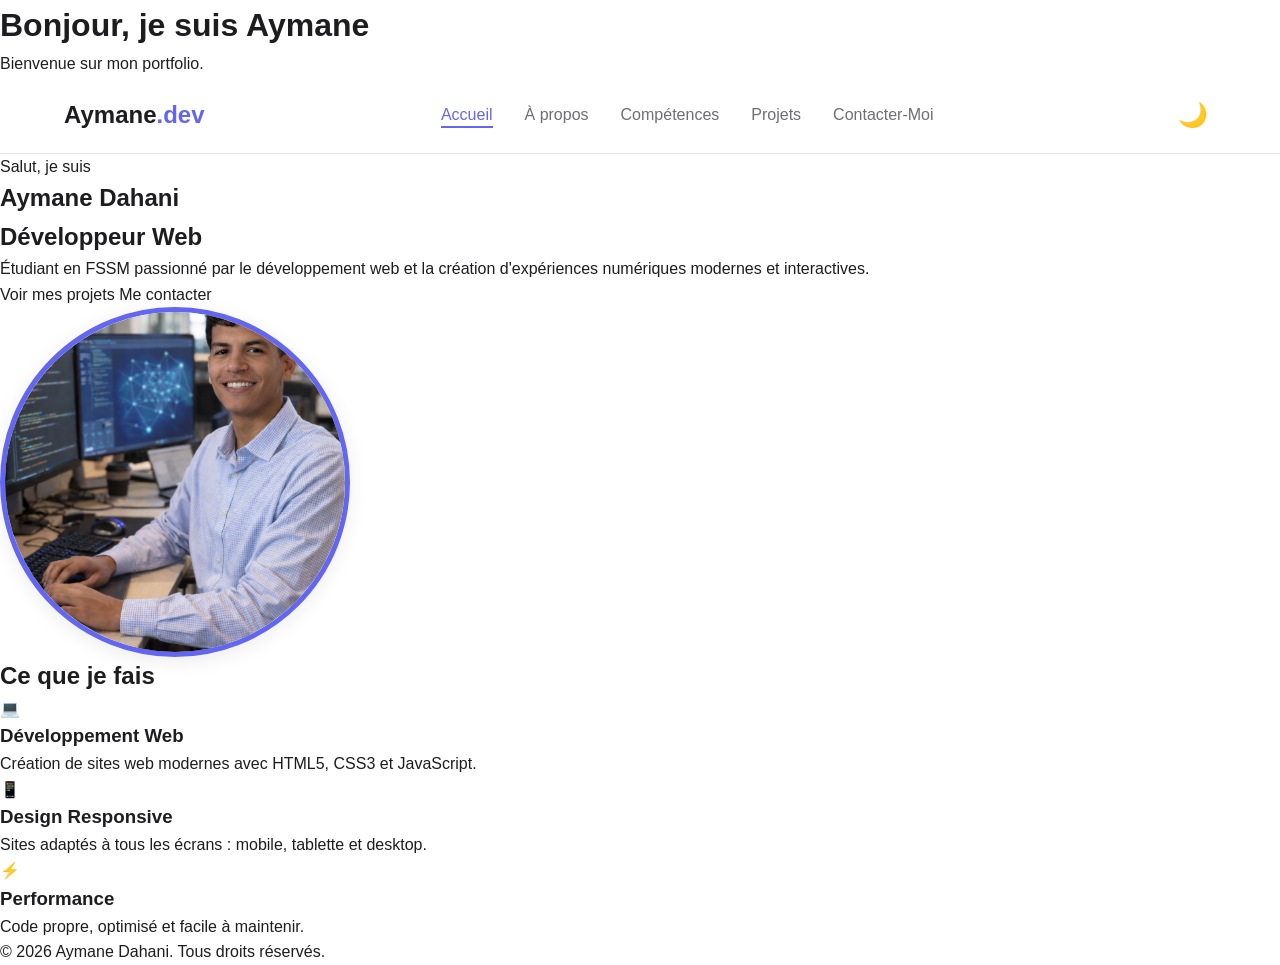
==== commit d8b2700e: "Initial setup: structure HTML et CSS de base" ====
--- a/index.html
+++ b/index.html
@@ -1,1570 +1,129 @@
 <!DOCTYPE html>
 <html lang="fr">
 <head>
-<meta charset="UTF-8">
-<meta name="viewport" content="width=device-width, initial-scale=1.0">
-<title>Ayoub Digital — Sites Web & Chatbots IA pour Commerçants Marocains</title>
-<meta name="description" content="Freelance digital au Maroc. Je conçois des sites web et chatbots IA pour restaurants, boutiques et salons. Résultats concrets, prix juste.">
-
-<!-- Fonts: Fraunces (display editorial) + Manrope (body) + Noto Kufi Arabic -->
-<link rel="preconnect" href="https://fonts.googleapis.com">
-<link rel="preconnect" href="https://fonts.gstatic.com" crossorigin>
-<link href="https://fonts.googleapis.com/css2?family=Fraunces:ital,opsz,wght@0,9..144,300;0,9..144,600;0,9..144,900;1,9..144,400&family=Manrope:wght@300;400;500;700&family=Noto+Kufi+Arabic:wght@400;700&display=swap" rel="stylesheet">
-
-<style>
-:root {
-  --bg: #0E0D0B;
-  --bg-soft: #17140F;
-  --ink: #F5EFE4;
-  --ink-soft: #A39B8C;
-  --accent: #E8552C;
-  --accent-2: #D9A441;
-  --line: rgba(245, 239, 228, 0.12);
-  --serif: 'Fraunces', Georgia, serif;
-  --sans: 'Manrope', system-ui, sans-serif;
-  --arabic: 'Noto Kufi Arabic', sans-serif;
-}
-
-* { box-sizing: border-box; margin: 0; padding: 0; }
-
-html { scroll-behavior: smooth; }
-
-body {
-  background: var(--bg);
-  color: var(--ink);
-  font-family: var(--sans);
-  font-weight: 300;
-  line-height: 1.6;
-  overflow-x: hidden;
-  -webkit-font-smoothing: antialiased;
-}
-
-/* Grain overlay */
-body::before {
-  content: '';
-  position: fixed;
-  inset: 0;
-  background-image: url("data:image/svg+xml,%3Csvg viewBox='0 0 200 200' xmlns='http://www.w3.org/2000/svg'%3E%3Cfilter id='n'%3E%3CfeTurbulence type='fractalNoise' baseFrequency='0.9' numOctaves='3'/%3E%3C/filter%3E%3Crect width='100%25' height='100%25' filter='url(%23n)' opacity='0.4'/%3E%3C/svg%3E");
-  opacity: 0.04;
-  pointer-events: none;
-  z-index: 100;
-  mix-blend-mode: overlay;
-}
-
-.container {
-  max-width: 1400px;
-  margin: 0 auto;
-  padding: 0 32px;
-}
-
-/* ====== NAVIGATION ====== */
-nav {
-  position: fixed;
-  top: 0;
-  left: 0;
-  right: 0;
-  z-index: 50;
-  padding: 24px 32px;
-  display: flex;
-  justify-content: space-between;
-  align-items: center;
-  backdrop-filter: blur(12px);
-  background: rgba(14, 13, 11, 0.7);
-  border-bottom: 1px solid var(--line);
-}
-
-.logo {
-  font-family: var(--serif);
-  font-weight: 900;
-  font-size: 24px;
-  letter-spacing: -0.02em;
-  display: flex;
-  align-items: center;
-  gap: 8px;
-}
-
-.logo-dot {
-  width: 10px;
-  height: 10px;
-  background: var(--accent);
-  border-radius: 50%;
-  display: inline-block;
-  animation: pulse 2s ease-in-out infinite;
-}
-
-@keyframes pulse {
-  0%, 100% { opacity: 1; transform: scale(1); }
-  50% { opacity: 0.6; transform: scale(0.85); }
-}
-
-.nav-links {
-  display: flex;
-  gap: 40px;
-  list-style: none;
-  font-size: 14px;
-  letter-spacing: 0.05em;
-  text-transform: uppercase;
-}
-
-.nav-links a {
-  color: var(--ink-soft);
-  text-decoration: none;
-  transition: color 0.3s;
-  position: relative;
-}
-
-.nav-links a:hover {
-  color: var(--ink);
-}
-
-.nav-cta {
-  background: var(--accent);
-  color: var(--bg);
-  padding: 12px 24px;
-  border-radius: 100px;
-  text-decoration: none;
-  font-size: 14px;
-  font-weight: 500;
-  letter-spacing: 0.02em;
-  transition: transform 0.3s, box-shadow 0.3s;
-}
-
-.nav-cta:hover {
-  transform: translateY(-2px);
-  box-shadow: 0 8px 24px rgba(232, 85, 44, 0.3);
-}
-
-.menu-toggle {
-  display: none;
-  background: none;
-  border: none;
-  color: var(--ink);
-  font-size: 24px;
-  cursor: pointer;
-}
-
-/* ====== HERO ====== */
-.hero {
-  min-height: 100vh;
-  padding: 160px 0 80px;
-  position: relative;
-  display: flex;
-  align-items: center;
-  overflow: hidden;
-}
-
-.hero-bg {
-  position: absolute;
-  inset: 0;
-  overflow: hidden;
-  z-index: 0;
-}
-
-.hero-circle {
-  position: absolute;
-  border-radius: 50%;
-  filter: blur(80px);
-  opacity: 0.3;
-}
-
-.hero-circle-1 {
-  width: 500px;
-  height: 500px;
-  background: var(--accent);
-  top: -100px;
-  right: -100px;
-  animation: float 20s ease-in-out infinite;
-}
-
-.hero-circle-2 {
-  width: 400px;
-  height: 400px;
-  background: var(--accent-2);
-  bottom: 10%;
-  left: -150px;
-  animation: float 25s ease-in-out infinite reverse;
-}
-
-@keyframes float {
-  0%, 100% { transform: translate(0, 0); }
-  50% { transform: translate(50px, -30px); }
-}
-
-.hero-grid {
-  position: absolute;
-  inset: 0;
-  background-image: 
-    linear-gradient(var(--line) 1px, transparent 1px),
-    linear-gradient(90deg, var(--line) 1px, transparent 1px);
-  background-size: 80px 80px;
-  mask-image: radial-gradient(ellipse at center, black 30%, transparent 70%);
-  z-index: 1;
-}
-
-.hero-inner {
-  position: relative;
-  z-index: 2;
-  width: 100%;
-}
-
-.hero-tag {
-  display: inline-flex;
-  align-items: center;
-  gap: 8px;
-  padding: 8px 16px;
-  background: rgba(232, 85, 44, 0.1);
-  border: 1px solid rgba(232, 85, 44, 0.3);
-  border-radius: 100px;
-  font-size: 13px;
-  letter-spacing: 0.1em;
-  text-transform: uppercase;
-  color: var(--accent);
-  margin-bottom: 40px;
-  animation: slideUp 0.8s ease-out;
-}
-
-.hero-tag .dot {
-  width: 6px;
-  height: 6px;
-  background: var(--accent);
-  border-radius: 50%;
-  animation: pulse 2s ease-in-out infinite;
-}
-
-h1.hero-title {
-  font-family: var(--serif);
-  font-weight: 300;
-  font-size: clamp(48px, 9vw, 128px);
-  line-height: 0.95;
-  letter-spacing: -0.04em;
-  margin-bottom: 40px;
-  animation: slideUp 1s ease-out 0.2s backwards;
-}
-
-h1.hero-title .highlight {
-  font-style: italic;
-  font-weight: 600;
-  color: var(--accent);
-  position: relative;
-  display: inline-block;
-}
-
-h1.hero-title .highlight::before {
-  content: '';
-  position: absolute;
-  bottom: 0.05em;
-  left: -0.1em;
-  right: -0.1em;
-  height: 0.15em;
-  background: rgba(232, 85, 44, 0.2);
-  z-index: -1;
-}
-
-h1.hero-title .arabic {
-  font-family: var(--arabic);
-  font-weight: 700;
-  font-size: 0.7em;
-  color: var(--accent-2);
-}
-
-@keyframes slideUp {
-  from {
-    opacity: 0;
-    transform: translateY(40px);
-  }
-  to {
-    opacity: 1;
-    transform: translateY(0);
-  }
-}
-
-.hero-subtitle {
-  font-size: clamp(16px, 1.8vw, 20px);
-  color: var(--ink-soft);
-  max-width: 600px;
-  margin-bottom: 48px;
-  line-height: 1.7;
-  animation: slideUp 1s ease-out 0.4s backwards;
-}
-
-.hero-cta {
-  display: flex;
-  gap: 16px;
-  flex-wrap: wrap;
-  animation: slideUp 1s ease-out 0.6s backwards;
-}
-
-.btn {
-  padding: 18px 36px;
-  border-radius: 100px;
-  text-decoration: none;
-  font-size: 15px;
-  font-weight: 500;
-  letter-spacing: 0.02em;
-  transition: all 0.3s;
-  display: inline-flex;
-  align-items: center;
-  gap: 12px;
-  border: 1px solid transparent;
-}
-
-.btn-primary {
-  background: var(--accent);
-  color: var(--bg);
-}
-
-.btn-primary:hover {
-  transform: translateY(-2px);
-  box-shadow: 0 12px 32px rgba(232, 85, 44, 0.4);
-}
-
-.btn-ghost {
-  border-color: var(--line);
-  color: var(--ink);
-}
-
-.btn-ghost:hover {
-  border-color: var(--ink);
-  background: var(--bg-soft);
-}
-
-.btn-arrow {
-  transition: transform 0.3s;
-}
-
-.btn:hover .btn-arrow {
-  transform: translateX(4px);
-}
-
-/* Hero stats */
-.hero-stats {
-  display: flex;
-  gap: 60px;
-  margin-top: 120px;
-  padding-top: 40px;
-  border-top: 1px solid var(--line);
-  animation: slideUp 1s ease-out 0.8s backwards;
-  flex-wrap: wrap;
-}
-
-.stat {
-  display: flex;
-  flex-direction: column;
-}
-
-.stat-number {
-  font-family: var(--serif);
-  font-weight: 900;
-  font-size: 48px;
-  color: var(--ink);
-  line-height: 1;
-}
-
-.stat-label {
-  font-size: 12px;
-  letter-spacing: 0.15em;
-  text-transform: uppercase;
-  color: var(--ink-soft);
-  margin-top: 8px;
-}
-
-/* ====== MARQUEE ====== */
-.marquee {
-  padding: 40px 0;
-  overflow: hidden;
-  border-top: 1px solid var(--line);
-  border-bottom: 1px solid var(--line);
-  background: var(--bg-soft);
-}
-
-.marquee-track {
-  display: flex;
-  gap: 60px;
-  animation: scroll 30s linear infinite;
-  white-space: nowrap;
-}
-
-.marquee-item {
-  font-family: var(--serif);
-  font-size: clamp(32px, 5vw, 72px);
-  font-weight: 300;
-  font-style: italic;
-  color: var(--ink-soft);
-  display: flex;
-  align-items: center;
-  gap: 60px;
-}
-
-.marquee-item::after {
-  content: '✦';
-  color: var(--accent);
-  font-style: normal;
-  font-size: 0.6em;
-}
-
-@keyframes scroll {
-  from { transform: translateX(0); }
-  to { transform: translateX(-50%); }
-}
-
-/* ====== SERVICES ====== */
-section {
-  padding: 120px 0;
-  position: relative;
-}
-
-.section-label {
-  display: flex;
-  align-items: center;
-  gap: 16px;
-  font-size: 12px;
-  letter-spacing: 0.2em;
-  text-transform: uppercase;
-  color: var(--accent);
-  margin-bottom: 24px;
-}
-
-.section-label::before {
-  content: '';
-  width: 40px;
-  height: 1px;
-  background: var(--accent);
-}
-
-.section-title {
-  font-family: var(--serif);
-  font-weight: 300;
-  font-size: clamp(36px, 5vw, 72px);
-  line-height: 1;
-  letter-spacing: -0.02em;
-  margin-bottom: 24px;
-  max-width: 800px;
-}
-
-.section-title em {
-  font-style: italic;
-  color: var(--accent);
-  font-weight: 600;
-}
-
-.section-intro {
-  font-size: 18px;
-  color: var(--ink-soft);
-  max-width: 600px;
-  margin-bottom: 80px;
-  line-height: 1.7;
-}
-
-.services {
-  display: grid;
-  grid-template-columns: repeat(3, 1fr);
-  gap: 24px;
-}
-
-.service-card {
-  background: var(--bg-soft);
-  border: 1px solid var(--line);
-  border-radius: 24px;
-  padding: 48px 40px;
-  transition: all 0.4s;
-  position: relative;
-  overflow: hidden;
-}
-
-.service-card::before {
-  content: '';
-  position: absolute;
-  top: 0;
-  left: 0;
-  right: 0;
-  height: 1px;
-  background: linear-gradient(90deg, transparent, var(--accent), transparent);
-  opacity: 0;
-  transition: opacity 0.4s;
-}
-
-.service-card:hover {
-  transform: translateY(-8px);
-  border-color: rgba(232, 85, 44, 0.3);
-}
-
-.service-card:hover::before {
-  opacity: 1;
-}
-
-.service-number {
-  font-family: var(--serif);
-  font-size: 13px;
-  color: var(--ink-soft);
-  letter-spacing: 0.2em;
-  margin-bottom: 32px;
-}
-
-.service-icon {
-  width: 64px;
-  height: 64px;
-  border-radius: 16px;
-  background: rgba(232, 85, 44, 0.1);
-  display: flex;
-  align-items: center;
-  justify-content: center;
-  margin-bottom: 32px;
-  color: var(--accent);
-}
-
-.service-title {
-  font-family: var(--serif);
-  font-weight: 600;
-  font-size: 28px;
-  line-height: 1.1;
-  letter-spacing: -0.02em;
-  margin-bottom: 16px;
-}
-
-.service-desc {
-  color: var(--ink-soft);
-  font-size: 15px;
-  line-height: 1.7;
-  margin-bottom: 32px;
-}
-
-.service-features {
-  list-style: none;
-  margin-bottom: 32px;
-}
-
-.service-features li {
-  padding: 10px 0;
-  border-top: 1px solid var(--line);
-  font-size: 14px;
-  display: flex;
-  align-items: center;
-  gap: 12px;
-}
-
-.service-features li::before {
-  content: '→';
-  color: var(--accent);
-  font-weight: bold;
-}
-
-.service-price {
-  font-family: var(--serif);
-  font-weight: 300;
-  font-size: 20px;
-  color: var(--ink);
-  padding-top: 24px;
-  border-top: 1px solid var(--line);
-}
-
-.service-price strong {
-  font-weight: 900;
-  font-size: 32px;
-  color: var(--accent);
-}
-
-.service-price small {
-  font-family: var(--sans);
-  font-size: 12px;
-  color: var(--ink-soft);
-  display: block;
-  margin-top: 4px;
-  letter-spacing: 0.05em;
-}
-
-/* ====== PORTFOLIO ====== */
-.portfolio-grid {
-  display: grid;
-  grid-template-columns: repeat(12, 1fr);
-  gap: 24px;
-}
-
-.project {
-  border-radius: 24px;
-  overflow: hidden;
-  position: relative;
-  cursor: pointer;
-  transition: transform 0.4s;
-  min-height: 400px;
-  display: flex;
-  align-items: flex-end;
-  padding: 40px;
-}
-
-.project:hover {
-  transform: translateY(-8px);
-}
-
-.project-1 {
-  grid-column: span 7;
-  background: linear-gradient(135deg, #3A1F14, #6B2E18);
-}
-
-.project-2 {
-  grid-column: span 5;
-  background: linear-gradient(135deg, #1E2F3F, #2C4257);
-}
-
-.project-3 {
-  grid-column: span 5;
-  background: linear-gradient(135deg, #2E1F3F, #4B2E5C);
-}
-
-.project-4 {
-  grid-column: span 7;
-  background: linear-gradient(135deg, #1F3A2E, #2C5A47);
-}
-
-.project-visual {
-  position: absolute;
-  top: 0;
-  right: 0;
-  width: 60%;
-  height: 100%;
-  opacity: 0.4;
-  display: flex;
-  align-items: center;
-  justify-content: center;
-  font-family: var(--serif);
-  font-weight: 900;
-  font-size: 200px;
-  color: var(--ink);
-}
-
-.project-content {
-  position: relative;
-  z-index: 2;
-  max-width: 60%;
-}
-
-.project-category {
-  font-size: 12px;
-  letter-spacing: 0.2em;
-  text-transform: uppercase;
-  color: var(--ink-soft);
-  margin-bottom: 16px;
-}
-
-.project-name {
-  font-family: var(--serif);
-  font-weight: 600;
-  font-size: 36px;
-  line-height: 1.1;
-  margin-bottom: 16px;
-}
-
-.project-desc {
-  color: var(--ink-soft);
-  font-size: 14px;
-  margin-bottom: 24px;
-}
-
-.project-tags {
-  display: flex;
-  gap: 8px;
-  flex-wrap: wrap;
-}
-
-.project-tag {
-  font-size: 11px;
-  padding: 6px 12px;
-  background: rgba(245, 239, 228, 0.1);
-  border-radius: 100px;
-  letter-spacing: 0.05em;
-}
-
-/* ====== PROCESS ====== */
-.process-section {
-  background: var(--bg-soft);
-}
-
-.process {
-  display: grid;
-  grid-template-columns: repeat(4, 1fr);
-  gap: 24px;
-  position: relative;
-}
-
-.process::before {
-  content: '';
-  position: absolute;
-  top: 32px;
-  left: 32px;
-  right: 32px;
-  height: 1px;
-  background: linear-gradient(90deg, var(--accent), transparent);
-}
-
-.step {
-  position: relative;
-}
-
-.step-number {
-  width: 64px;
-  height: 64px;
-  border-radius: 50%;
-  background: var(--bg);
-  border: 1px solid var(--accent);
-  display: flex;
-  align-items: center;
-  justify-content: center;
-  font-family: var(--serif);
-  font-weight: 900;
-  font-size: 24px;
-  color: var(--accent);
-  margin-bottom: 32px;
-  position: relative;
-  z-index: 2;
-}
-
-.step-title {
-  font-family: var(--serif);
-  font-weight: 600;
-  font-size: 24px;
-  margin-bottom: 12px;
-  line-height: 1.1;
-}
-
-.step-desc {
-  color: var(--ink-soft);
-  font-size: 14px;
-  line-height: 1.7;
-}
-
-/* ====== TESTIMONIALS ====== */
-.testimonial-card {
-  max-width: 900px;
-  margin: 0 auto;
-  padding: 80px 60px;
-  background: var(--bg-soft);
-  border: 1px solid var(--line);
-  border-radius: 32px;
-  position: relative;
-  text-align: center;
-}
-
-.quote-mark {
-  font-family: var(--serif);
-  font-size: 160px;
-  color: var(--accent);
-  line-height: 1;
-  position: absolute;
-  top: 40px;
-  left: 60px;
-  opacity: 0.2;
-}
-
-.testimonial-text {
-  font-family: var(--serif);
-  font-weight: 300;
-  font-size: clamp(24px, 3vw, 36px);
-  line-height: 1.3;
-  letter-spacing: -0.01em;
-  margin-bottom: 48px;
-  position: relative;
-  z-index: 2;
-}
-
-.testimonial-author {
-  display: flex;
-  align-items: center;
-  justify-content: center;
-  gap: 16px;
-}
-
-.author-avatar {
-  width: 56px;
-  height: 56px;
-  border-radius: 50%;
-  background: linear-gradient(135deg, var(--accent), var(--accent-2));
-  display: flex;
-  align-items: center;
-  justify-content: center;
-  font-family: var(--serif);
-  font-weight: 900;
-  font-size: 24px;
-  color: var(--bg);
-}
-
-.author-info {
-  text-align: left;
-}
-
-.author-name {
-  font-weight: 500;
-  font-size: 16px;
-}
-
-.author-role {
-  font-size: 13px;
-  color: var(--ink-soft);
-  margin-top: 2px;
-}
-
-/* ====== CTA SECTION ====== */
-.cta-section {
-  text-align: center;
-  padding: 160px 0;
-  position: relative;
-  overflow: hidden;
-}
-
-.cta-bg {
-  position: absolute;
-  inset: 0;
-  z-index: 0;
-}
-
-.cta-bg::before {
-  content: '';
-  position: absolute;
-  top: 50%;
-  left: 50%;
-  transform: translate(-50%, -50%);
-  width: 800px;
-  height: 800px;
-  background: radial-gradient(circle, rgba(232, 85, 44, 0.3) 0%, transparent 60%);
-  filter: blur(60px);
-}
-
-.cta-inner {
-  position: relative;
-  z-index: 2;
-}
-
-.cta-title {
-  font-family: var(--serif);
-  font-weight: 300;
-  font-size: clamp(40px, 7vw, 96px);
-  line-height: 1;
-  letter-spacing: -0.03em;
-  margin-bottom: 24px;
-}
-
-.cta-title em {
-  font-style: italic;
-  color: var(--accent);
-  font-weight: 600;
-}
-
-.cta-subtitle {
-  font-size: 18px;
-  color: var(--ink-soft);
-  max-width: 500px;
-  margin: 0 auto 48px;
-  line-height: 1.7;
-}
-
-.cta-buttons {
-  display: flex;
-  gap: 16px;
-  justify-content: center;
-  flex-wrap: wrap;
-}
-
-/* ====== FOOTER ====== */
-footer {
-  padding: 80px 0 40px;
-  border-top: 1px solid var(--line);
-  background: var(--bg-soft);
-}
-
-.footer-grid {
-  display: grid;
-  grid-template-columns: 2fr 1fr 1fr 1fr;
-  gap: 48px;
-  margin-bottom: 60px;
-}
-
-.footer-brand h3 {
-  font-family: var(--serif);
-  font-weight: 900;
-  font-size: 32px;
-  margin-bottom: 16px;
-  letter-spacing: -0.02em;
-}
-
-.footer-brand p {
-  color: var(--ink-soft);
-  font-size: 14px;
-  line-height: 1.7;
-  max-width: 300px;
-}
-
-.footer-col h4 {
-  font-size: 12px;
-  letter-spacing: 0.2em;
-  text-transform: uppercase;
-  color: var(--accent);
-  margin-bottom: 24px;
-}
-
-.footer-col ul {
-  list-style: none;
-}
-
-.footer-col li {
-  margin-bottom: 12px;
-}
-
-.footer-col a {
-  color: var(--ink-soft);
-  text-decoration: none;
-  font-size: 14px;
-  transition: color 0.3s;
-}
-
-.footer-col a:hover {
-  color: var(--ink);
-}
-
-.footer-bottom {
-  padding-top: 40px;
-  border-top: 1px solid var(--line);
-  display: flex;
-  justify-content: space-between;
-  align-items: center;
-  font-size: 13px;
-  color: var(--ink-soft);
-  flex-wrap: wrap;
-  gap: 16px;
-}
-
-.social-links {
-  display: flex;
-  gap: 12px;
-}
-
-.social-links a {
-  width: 40px;
-  height: 40px;
-  border-radius: 50%;
-  border: 1px solid var(--line);
-  display: flex;
-  align-items: center;
-  justify-content: center;
-  color: var(--ink-soft);
-  text-decoration: none;
-  transition: all 0.3s;
-}
-
-.social-links a:hover {
-  background: var(--accent);
-  color: var(--bg);
-  border-color: var(--accent);
-}
-
-/* ====== CHATBOT FLOATING WIDGET ====== */
-.chatbot-widget {
-  position: fixed;
-  bottom: 32px;
-  right: 32px;
-  z-index: 40;
-}
-
-.chatbot-toggle {
-  width: 64px;
-  height: 64px;
-  border-radius: 50%;
-  background: var(--accent);
-  border: none;
-  cursor: pointer;
-  box-shadow: 0 8px 32px rgba(232, 85, 44, 0.4);
-  display: flex;
-  align-items: center;
-  justify-content: center;
-  color: var(--bg);
-  transition: transform 0.3s;
-  animation: bounce 3s ease-in-out infinite;
-}
-
-.chatbot-toggle:hover {
-  transform: scale(1.1);
-}
-
-@keyframes bounce {
-  0%, 100% { transform: translateY(0); }
-  50% { transform: translateY(-6px); }
-}
-
-.chatbot-panel {
-  position: absolute;
-  bottom: 80px;
-  right: 0;
-  width: 360px;
-  max-width: calc(100vw - 48px);
-  background: var(--bg-soft);
-  border: 1px solid var(--line);
-  border-radius: 24px;
-  overflow: hidden;
-  box-shadow: 0 24px 64px rgba(0, 0, 0, 0.5);
-  transform-origin: bottom right;
-  transform: scale(0);
-  opacity: 0;
-  transition: all 0.3s cubic-bezier(0.34, 1.56, 0.64, 1);
-}
-
-.chatbot-panel.active {
-  transform: scale(1);
-  opacity: 1;
-}
-
-.chatbot-header {
-  padding: 20px 24px;
-  background: var(--accent);
-  color: var(--bg);
-  display: flex;
-  align-items: center;
-  gap: 12px;
-}
-
-.chatbot-header-avatar {
-  width: 40px;
-  height: 40px;
-  border-radius: 50%;
-  background: var(--bg);
-  display: flex;
-  align-items: center;
-  justify-content: center;
-  font-family: var(--serif);
-  font-weight: 900;
-  color: var(--accent);
-}
-
-.chatbot-header-info h5 {
-  font-size: 15px;
-  font-weight: 500;
-  margin-bottom: 2px;
-}
-
-.chatbot-header-info p {
-  font-size: 12px;
-  opacity: 0.8;
-}
-
-.chatbot-body {
-  padding: 24px;
-  max-height: 400px;
-  overflow-y: auto;
-}
-
-.chatbot-message {
-  background: var(--bg);
-  padding: 14px 18px;
-  border-radius: 18px;
-  border-top-left-radius: 4px;
-  margin-bottom: 16px;
-  font-size: 14px;
-  line-height: 1.5;
-}
-
-.chatbot-suggestions {
-  display: flex;
-  flex-direction: column;
-  gap: 8px;
-}
-
-.chatbot-suggestion {
-  background: transparent;
-  border: 1px solid var(--line);
-  color: var(--ink);
-  padding: 10px 16px;
-  border-radius: 100px;
-  text-align: right;
-  font-size: 13px;
-  cursor: pointer;
-  transition: all 0.3s;
-  font-family: inherit;
-}
-
-.chatbot-suggestion:hover {
-  background: var(--accent);
-  color: var(--bg);
-  border-color: var(--accent);
-}
-
-/* ====== RESPONSIVE ====== */
-@media (max-width: 1024px) {
-  .services {
-    grid-template-columns: repeat(2, 1fr);
-  }
-  .project-1, .project-4 {
-    grid-column: span 12;
-  }
-  .project-2, .project-3 {
-    grid-column: span 6;
-  }
-  .process {
-    grid-template-columns: repeat(2, 1fr);
-    gap: 48px;
-  }
-  .process::before {
-    display: none;
-  }
-  .footer-grid {
-    grid-template-columns: 1fr 1fr;
-  }
-}
-
-@media (max-width: 768px) {
-  .container { padding: 0 20px; }
-  nav { padding: 16px 20px; }
-  .nav-links { display: none; }
-  .menu-toggle { display: block; }
-  
-  .hero { padding: 120px 0 60px; }
-  .hero-stats { gap: 32px; margin-top: 60px; }
-  .stat-number { font-size: 36px; }
-  
-  section { padding: 80px 0; }
-  
-  .services { grid-template-columns: 1fr; }
-  .project-1, .project-2, .project-3, .project-4 { grid-column: span 12; }
-  .project { min-height: 320px; padding: 32px; }
-  .project-visual { font-size: 120px; }
-  .project-content { max-width: 100%; }
-  
-  .process { grid-template-columns: 1fr; gap: 32px; }
-  
-  .testimonial-card { padding: 48px 32px; }
-  
-  .footer-grid { grid-template-columns: 1fr; gap: 32px; }
-  .footer-bottom { flex-direction: column; text-align: center; }
-  
-  .chatbot-widget { bottom: 20px; right: 20px; }
-  .chatbot-panel { width: calc(100vw - 40px); right: -10px; }
-}
-</style>
+    <meta charset="UTF-8">
+    <meta name="viewport" content="width=device-width, initial-scale=1.0">
+    <meta name="description" content="Portfolio personnel - Développeur Web">
+    <title>Aymane | Portfolio</title>
+    <link rel="stylesheet" href="css/style.css">
 </head>
 <body>
+    <h1>Bonjour, je suis Aymane</h1>
+    <p>Bienvenue sur mon portfolio.</p>
 
-<!-- NAVIGATION -->
-<nav>
-  <div class="logo">
-    <span class="logo-dot"></span>
-    Ayoub<span style="color: var(--accent);">.</span>
-  </div>
-  <ul class="nav-links">
-    <li><a href="#services">Services</a></li>
-    <li><a href="#work">Projets</a></li>
-    <li><a href="#process">Process</a></li>
-    <li><a href="#contact">Contact</a></li>
-  </ul>
-  <a href="#contact" class="nav-cta">Parlons-en →</a>
-  <button class="menu-toggle">☰</button>
-</nav>
+    <!-- Lien vers le fichier JavaScript -->
+    <script src="js/script.js"></script>
 
-<!-- HERO -->
-<section class="hero">
-  <div class="hero-bg">
-    <div class="hero-grid"></div>
-    <div class="hero-circle hero-circle-1"></div>
-    <div class="hero-circle hero-circle-2"></div>
-  </div>
-  
-  <div class="container hero-inner">
-    <div class="hero-tag">
-      <span class="dot"></span>
-      Disponible pour nouveaux projets · Casablanca
-    </div>
-    
-    <h1 class="hero-title">
-      Je transforme<br>
-      les commerces<br>
-      <span class="highlight">marocains</span> en<br>
-      machines <span class="highlight">digitales</span>.
-    </h1>
-    
-    <p class="hero-subtitle">
-      Sites web modernes + chatbots IA intelligents pour restaurants, boutiques et services au Maroc. Résultats concrets, prix transparents, support en darija.
-    </p>
-    
-    <div class="hero-cta">
-      <a href="#contact" class="btn btn-primary">
-        Démarrer mon projet
-        <span class="btn-arrow">→</span>
-      </a>
-      <a href="#work" class="btn btn-ghost">
-        Voir mes projets
-      </a>
-    </div>
-    
-    <div class="hero-stats">
-      <div class="stat">
-        <div class="stat-number">24+</div>
-        <div class="stat-label">Clients satisfaits</div>
-      </div>
-      <div class="stat">
-        <div class="stat-number">48h</div>
-        <div class="stat-label">Délai moyen</div>
-      </div>
-      <div class="stat">
-        <div class="stat-number">3x</div>
-        <div class="stat-label">Conversions moy.</div>
-      </div>
-      <div class="stat">
-        <div class="stat-number">24/7</div>
-        <div class="stat-label">Support chatbot</div>
-      </div>
-    </div>
-  </div>
-</section>
+    <!-- ========== HEADER / NAVIGATION ========== -->
+     <header class="header">
+        <nav class="navbar">
 
-<!-- MARQUEE -->
-<div class="marquee">
-  <div class="marquee-track">
-    <span class="marquee-item">Sites Web</span>
-    <span class="marquee-item">Chatbots IA</span>
-    <span class="marquee-item">E-commerce</span>
-    <span class="marquee-item">SEO Maroc</span>
-    <span class="marquee-item">WhatsApp Bot</span>
-    <span class="marquee-item">Design moderne</span>
-    <span class="marquee-item">Sites Web</span>
-    <span class="marquee-item">Chatbots IA</span>
-    <span class="marquee-item">E-commerce</span>
-    <span class="marquee-item">SEO Maroc</span>
-    <span class="marquee-item">WhatsApp Bot</span>
-    <span class="marquee-item">Design moderne</span>
-  </div>
-</div>
+            <!-- Logo -->
+            <a href="index.html" class="logo">Aymane<span>.dev</span></a>
 
-<!-- SERVICES -->
-<section id="services">
-  <div class="container">
-    <div class="section-label">Services</div>
-    <h2 class="section-title">Tout ce dont votre business a besoin pour <em>exister en ligne</em>.</h2>
-    <p class="section-intro">Packages clairs, prix fixes, sans surprises. Paiement flexible adapté aux commerçants marocains.</p>
-    
-    <div class="services">
-      <!-- SERVICE 1 -->
-      <div class="service-card">
-        <div class="service-number">— 01</div>
-        <div class="service-icon">
-          <svg width="32" height="32" viewBox="0 0 24 24" fill="none" stroke="currentColor" stroke-width="2">
-            <rect x="3" y="3" width="18" height="18" rx="2"/>
-            <line x1="3" y1="9" x2="21" y2="9"/>
-            <line x1="9" y1="21" x2="9" y2="9"/>
-          </svg>
+            <!-- Bouton burger (visible uniquement sur mobile) -->
+            <button class="burger" id="burger" aria-label="Menu">
+                <span></span>
+                <span></span>
+                <span></span>
+            </button>
+
+            <!-- Liens de navigation -->
+            <ul class="nav-links" id="navLinks">
+                <li><a href="index.html" class="active">Accueil</a></li>
+                <li><a href="about.html">À propos</a></li>
+                <li><a href="skills.html">Compétences</a></li>
+                <li><a href="projects.html">Projets</a></li>
+                <li><a href="contact.html">Contacter-Moi</a></li>
+            </ul>
+
+            <!-- Bouton dark/light mode -->
+            <button class="theme-toggle" id="themeToggle" aria-label="Changer le thème">🌙</button>
+        </nav>
+     </header>
+
+
+    <!-- ========== SECTION HERO ========== -->
+
+    <section class="hero">
+        <div class="hero-content">
+            <p class="hero-greeting">Salut, je suis</p>
+            <h1 class="hero-name">Aymane Dahani</h1>
+            <h2 class="hero-title">Développeur <span class="highlight">Web</span></h2>
+            <p class="hero-description">
+            Étudiant en FSSM passionné par le développement web et la création
+            d'expériences numériques modernes et interactives.
+            </p>
+            <div class="hero-buttons">
+                <a href="projects.html" class="btn btn-primary">Voir mes projets</a>
+                <a href="contact.html" class="btn btn-secondary">Me contacter</a>
+            </div>
         </div>
-        <h3 class="service-title">Site Web Vitrine</h3>
-        <p class="service-desc">Site professionnel, rapide et responsive. Google Maps, menu, réservations, tout intégré.</p>
-        <ul class="service-features">
-          <li>Design moderne sur-mesure</li>
-          <li>Responsive mobile parfait</li>
-          <li>SEO Maroc optimisé</li>
-          <li>Hébergement 1 an inclus</li>
-        </ul>
-        <div class="service-price">
-          <strong>2 500 DH</strong>
-          <small>À partir de · livraison 7 jours</small>
+        <div class="hero-image">
+            <img src="images/profile.png" alt="Photo de Aymane Dahani" class="profile-photo" >
         </div>
-      </div>
-      
-      <!-- SERVICE 2 (FEATURED) -->
-      <div class="service-card" style="border-color: rgba(232,85,44,0.4); background: linear-gradient(180deg, rgba(232,85,44,0.05), var(--bg-soft));">
-        <div class="service-number" style="color: var(--accent);">— 02 · POPULAIRE</div>
-        <div class="service-icon">
-          <svg width="32" height="32" viewBox="0 0 24 24" fill="none" stroke="currentColor" stroke-width="2">
-            <path d="M21 15a2 2 0 0 1-2 2H7l-4 4V5a2 2 0 0 1 2-2h14a2 2 0 0 1 2 2z"/>
-            <circle cx="9" cy="10" r="1" fill="currentColor"/>
-            <circle cx="15" cy="10" r="1" fill="currentColor"/>
-          </svg>
-        </div>
-        <h3 class="service-title">Site + Chatbot IA</h3>
-        <p class="service-desc">Pack complet : site web + assistant IA qui parle darija/français/arabe. Répond 24/7 à vos clients.</p>
-        <ul class="service-features">
-          <li>Tout le pack Vitrine</li>
-          <li>Chatbot IA multilingue</li>
-          <li>Réservations automatisées</li>
-          <li>Intégration WhatsApp</li>
-        </ul>
-        <div class="service-price">
-          <strong>4 500 DH</strong>
-          <small>Setup + 300 DH/mois</small>
-        </div>
-      </div>
-      
-      <!-- SERVICE 3 -->
-      <div class="service-card">
-        <div class="service-number">— 03</div>
-        <div class="service-icon">
-          <svg width="32" height="32" viewBox="0 0 24 24" fill="none" stroke="currentColor" stroke-width="2">
-            <circle cx="12" cy="12" r="10"/>
-            <path d="M12 6v6l4 2"/>
-          </svg>
-        </div>
-        <h3 class="service-title">Chatbot Seul</h3>
-        <p class="service-desc">Vous avez déjà un site ? J'ajoute un chatbot IA intelligent en 48h. Script à intégrer facilement.</p>
-        <ul class="service-features">
-          <li>Prompt personnalisé</li>
-          <li>Installation sur votre site</li>
-          <li>Dashboard de gestion</li>
-          <li>Updates mensuels inclus</li>
-        </ul>
-        <div class="service-price">
-          <strong>1 500 DH</strong>
-          <small>Setup + 250 DH/mois</small>
-        </div>
-      </div>
-    </div>
-  </div>
-</section>
+    </section>
 
-<!-- PORTFOLIO -->
-<section id="work" style="background: var(--bg-soft);">
-  <div class="container">
-    <div class="section-label">Projets récents</div>
-    <h2 class="section-title">Des commerces marocains qui <em>cartonnent</em> en ligne.</h2>
-    
-    <div class="portfolio-grid">
-      <div class="project project-1">
-        <div class="project-visual">ح</div>
-        <div class="project-content">
-          <div class="project-category">Restaurant · Casablanca</div>
-          <h3 class="project-name">Dar Hassan</h3>
-          <p class="project-desc">Site web + chatbot multilingue. +40% de réservations en 2 mois.</p>
-          <div class="project-tags">
-            <span class="project-tag">Next.js</span>
-            <span class="project-tag">Claude AI</span>
-            <span class="project-tag">Réservations</span>
-          </div>
-        </div>
-      </div>
-      
-      <div class="project project-2">
-        <div class="project-visual">B</div>
-        <div class="project-content">
-          <div class="project-category">Boutique · Marrakech</div>
-          <h3 class="project-name">Berber Style</h3>
-          <p class="project-desc">E-commerce artisanat + bot WhatsApp pour commandes.</p>
-          <div class="project-tags">
-            <span class="project-tag">E-commerce</span>
-            <span class="project-tag">WhatsApp</span>
-          </div>
-        </div>
-      </div>
-      
-      <div class="project project-3">
-        <div class="project-visual">ج</div>
-        <div class="project-content">
-          <div class="project-category">Salon · Rabat</div>
-          <h3 class="project-name">Jamila Beauty</h3>
-          <p class="project-desc">Prise de RDV automatisée. Instagram intégré.</p>
-          <div class="project-tags">
-            <span class="project-tag">RDV</span>
-            <span class="project-tag">Instagram</span>
-          </div>
-        </div>
-      </div>
-      
-      <div class="project project-4">
-        <div class="project-visual">A</div>
-        <div class="project-content">
-          <div class="project-category">Épicerie fine · Tanger</div>
-          <h3 class="project-name">Atlas Gourmet</h3>
-          <p class="project-desc">Site vitrine + catalogue produits. Chatbot multilingue pour info produits & livraisons.</p>
-          <div class="project-tags">
-            <span class="project-tag">Catalogue</span>
-            <span class="project-tag">Chatbot</span>
-            <span class="project-tag">Livraison</span>
-          </div>
-        </div>
-      </div>
-    </div>
-  </div>
-</section>
 
-<!-- PROCESS -->
-<section id="process" class="process-section">
-  <div class="container">
-    <div class="section-label">Ma méthode</div>
-    <h2 class="section-title">De l'idée au site <em>en 7 jours</em>.</h2>
-    <p class="section-intro">Un process simple, transparent. Vous savez exactement où on en est, à chaque étape.</p>
-    
-    <div class="process">
-      <div class="step">
-        <div class="step-number">1</div>
-        <h4 class="step-title">Découverte</h4>
-        <p class="step-desc">Appel gratuit de 30min. On parle de votre business, vos clients, vos objectifs.</p>
-      </div>
-      <div class="step">
-        <div class="step-number">2</div>
-        <h4 class="step-title">Design</h4>
-        <p class="step-desc">Je vous envoie une maquette en 48h. On ajuste jusqu'à ce que ce soit parfait.</p>
-      </div>
-      <div class="step">
-        <div class="step-number">3</div>
-        <h4 class="step-title">Développement</h4>
-        <p class="step-desc">Je code votre site + chatbot. Vous voyez l'avancement en temps réel.</p>
-      </div>
-      <div class="step">
-        <div class="step-number">4</div>
-        <h4 class="step-title">Lancement</h4>
-        <p class="step-desc">Mise en ligne + formation. Support inclus pendant 30 jours.</p>
-      </div>
-    </div>
-  </div>
-</section>
+        <!-- ========== SECTION SERVICES ========== -->
 
-<!-- TESTIMONIAL -->
-<section>
-  <div class="container">
-    <div class="testimonial-card">
-      <div class="quote-mark">"</div>
-      <p class="testimonial-text">
-        Depuis que mon restaurant a le chatbot, je ne perds plus aucune réservation. Les clients réservent même à 2h du matin. <em>C'est comme avoir un serveur qui ne dort jamais.</em>
-      </p>
-      <div class="testimonial-author">
-        <div class="author-avatar">H</div>
-        <div class="author-info">
-          <div class="author-name">Hassan El Amrani</div>
-          <div class="author-role">Propriétaire · Dar Hassan, Casablanca</div>
-        </div>
-      </div>
-    </div>
-  </div>
-</section>
+        <section class="services">
+            <h2 class="section-title">Ce que je fais</h2>
+            <div class="services-grid">
+                <div class="service-card">
+                    <div class="service-icon">💻</div>
+                    <h3>Développement Web</h3>
+                    <p>Création de sites web modernes avec HTML5, CSS3 et JavaScript.</p>
+                </div>
+                <div class="service-card">
+                    <div class="service-icon">📱</div>
+                    <h3>Design Responsive</h3>
+                    <p>Sites adaptés à tous les écrans : mobile, tablette et desktop.</p>
+                </div>
+                <div class="service-card">
+                    <div class="service-icon">⚡</div>
+                    <h3>Performance</h3>
+                    <p>Code propre, optimisé et facile à maintenir.</p>
+                </div>
+            </div>
+        </section>
 
-<!-- CTA -->
-<section id="contact" class="cta-section">
-  <div class="cta-bg"></div>
-  <div class="container cta-inner">
-    <h2 class="cta-title">Votre business mérite<br>mieux qu'une <em>page Facebook</em>.</h2>
-    <p class="cta-subtitle">Discussion gratuite de 30 minutes. Je vous dis honnêtement si mon service peut vraiment vous aider.</p>
-    <div class="cta-buttons">
-      <a href="https://wa.me/212600000000" class="btn btn-primary">
-        <svg width="20" height="20" viewBox="0 0 24 24" fill="currentColor"><path d="M17.472 14.382c-.297-.149-1.758-.867-2.03-.967-.273-.099-.471-.148-.67.15-.197.297-.767.966-.94 1.164-.173.199-.347.223-.644.075-.297-.15-1.255-.463-2.39-1.475-.883-.788-1.48-1.761-1.653-2.059-.173-.297-.018-.458.13-.606.134-.133.298-.347.446-.52.149-.174.198-.298.298-.497.099-.198.05-.371-.025-.52-.075-.149-.669-1.612-.916-2.207-.242-.579-.487-.5-.669-.51-.173-.008-.371-.01-.57-.01-.198 0-.52.074-.792.372-.272.297-1.04 1.016-1.04 2.479 0 1.462 1.065 2.875 1.213 3.074.149.198 2.096 3.2 5.077 4.487.709.306 1.262.489 1.694.625.712.227 1.36.195 1.871.118.571-.085 1.758-.719 2.006-1.413.248-.694.248-1.289.173-1.413-.074-.124-.272-.198-.57-.347m-5.421 7.403h-.004a9.87 9.87 0 01-5.031-1.378l-.361-.214-3.741.982.998-3.648-.235-.374a9.86 9.86 0 01-1.51-5.26c.001-5.45 4.436-9.884 9.888-9.884 2.64 0 5.122 1.03 6.988 2.898a9.825 9.825 0 012.893 6.994c-.003 5.45-4.437 9.884-9.885 9.884m8.413-18.297A11.815 11.815 0 0012.05 0C5.495 0 .16 5.335.157 11.892c0 2.096.547 4.142 1.588 5.945L.057 24l6.305-1.654a11.882 11.882 0 005.683 1.448h.005c6.554 0 11.89-5.335 11.893-11.893a11.821 11.821 0 00-3.48-8.413z"/></svg>
-        WhatsApp
-      </a>
-      <a href="mailto:contact@ayoub-digital.ma" class="btn btn-ghost">
-        contact@ayoub-digital.ma
-        <span class="btn-arrow">→</span>
-      </a>
-    </div>
-  </div>
-</section>
 
-<!-- FOOTER -->
-<footer>
-  <div class="container">
-    <div class="footer-grid">
-      <div class="footer-brand">
-        <h3>Ayoub<span style="color: var(--accent);">.</span></h3>
-        <p>Freelance digital basé à Casablanca. Je crée des sites web et chatbots IA pour les commerces marocains qui veulent exister en ligne.</p>
-      </div>
-      <div class="footer-col">
-        <h4>Services</h4>
-        <ul>
-          <li><a href="#">Sites web</a></li>
-          <li><a href="#">Chatbots IA</a></li>
-          <li><a href="#">E-commerce</a></li>
-          <li><a href="#">SEO Maroc</a></li>
-        </ul>
-      </div>
-      <div class="footer-col">
-        <h4>Entreprise</h4>
-        <ul>
-          <li><a href="#">À propos</a></li>
-          <li><a href="#">Projets</a></li>
-          <li><a href="#">Blog</a></li>
-          <li><a href="#">Contact</a></li>
-        </ul>
-      </div>
-      <div class="footer-col">
-        <h4>Contact</h4>
-        <ul>
-          <li><a href="#">+212 6 00 00 00 00</a></li>
-          <li><a href="#">contact@ayoub-digital.ma</a></li>
-          <li><a href="#">Casablanca, Maroc</a></li>
-        </ul>
-      </div>
-    </div>
-    
-    <div class="footer-bottom">
-      <div>© 2026 Ayoub Digital. Tous droits réservés.</div>
-      <div class="social-links">
-        <a href="#" aria-label="Instagram">
-          <svg width="18" height="18" viewBox="0 0 24 24" fill="none" stroke="currentColor" stroke-width="2"><rect x="2" y="2" width="20" height="20" rx="5"/><path d="M16 11.37A4 4 0 1 1 12.63 8 4 4 0 0 1 16 11.37z"/><line x1="17.5" y1="6.5" x2="17.51" y2="6.5"/></svg>
-        </a>
-        <a href="#" aria-label="LinkedIn">
-          <svg width="18" height="18" viewBox="0 0 24 24" fill="none" stroke="currentColor" stroke-width="2"><path d="M16 8a6 6 0 0 1 6 6v7h-4v-7a2 2 0 0 0-4 0v7h-4v-7a6 6 0 0 1 6-6z"/><rect x="2" y="9" width="4" height="12"/><circle cx="4" cy="4" r="2"/></svg>
-        </a>
-        <a href="#" aria-label="WhatsApp">
-          <svg width="18" height="18" viewBox="0 0 24 24" fill="currentColor"><path d="M17.472 14.382c-.297-.149-1.758-.867-2.03-.967-.273-.099-.471-.148-.67.15-.197.297-.767.966-.94 1.164-.173.199-.347.223-.644.075-.297-.15-1.255-.463-2.39-1.475-.883-.788-1.48-1.761-1.653-2.059-.173-.297-.018-.458.13-.606.134-.133.298-.347.446-.52.149-.174.198-.298.298-.497.099-.198.05-.371-.025-.52-.075-.149-.669-1.612-.916-2.207-.242-.579-.487-.5-.669-.51-.173-.008-.371-.01-.57-.01-.198 0-.52.074-.792.372-.272.297-1.04 1.016-1.04 2.479 0 1.462 1.065 2.875 1.213 3.074.149.198 2.096 3.2 5.077 4.487.709.306 1.262.489 1.694.625.712.227 1.36.195 1.871.118.571-.085 1.758-.719 2.006-1.413.248-.694.248-1.289.173-1.413-.074-.124-.272-.198-.57-.347m-5.421 7.403h-.004a9.87 9.87 0 01-5.031-1.378l-.361-.214-3.741.982.998-3.648-.235-.374a9.86 9.86 0 01-1.51-5.26c.001-5.45 4.436-9.884 9.888-9.884 2.64 0 5.122 1.03 6.988 2.898a9.825 9.825 0 012.893 6.994c-.003 5.45-4.437 9.884-9.885 9.884"/></svg>
-        </a>
-      </div>
-    </div>
-  </div>
-</footer>
+        <!-- ========== FOOTER ========== -->
+        <footer class="footer">
+            <p>&copy; 2026 Aymane Dahani. Tous droits réservés.</p>
+        </footer>
 
-<!-- FLOATING CHATBOT DEMO -->
-<div class="chatbot-widget">
-  <div class="chatbot-panel" id="chatPanel">
-    <div class="chatbot-header">
-      <div class="chatbot-header-avatar">A</div>
-      <div class="chatbot-header-info">
-        <h5>Assistant Ayoub</h5>
-        <p>● En ligne · Réponse instantanée</p>
-      </div>
-    </div>
-    <div class="chatbot-body">
-      <div class="chatbot-message">
-        👋 Salam! Ana l'assistant dyal Ayoub. Kifash nqdr n3awnk?
-      </div>
-      <div class="chatbot-suggestions">
-        <button class="chatbot-suggestion">💰 Ch7al kayswa site web?</button>
-        <button class="chatbot-suggestion">🤖 Kifash khdam l'chatbot?</button>
-        <button class="chatbot-suggestion">📞 Bghit nhdr m3a Ayoub</button>
-        <button class="chatbot-suggestion">📂 Chof projets dyalo</button>
-      </div>
-    </div>
-  </div>
-  <button class="chatbot-toggle" id="chatToggle" aria-label="Ouvrir le chat">
-    <svg width="28" height="28" viewBox="0 0 24 24" fill="none" stroke="currentColor" stroke-width="2">
-      <path d="M21 15a2 2 0 0 1-2 2H7l-4 4V5a2 2 0 0 1 2-2h14a2 2 0 0 1 2 2z"/>
-    </svg>
-  </button>
-</div>
 
-<script>
-  // Chatbot toggle
-  const toggle = document.getElementById('chatToggle');
-  const panel = document.getElementById('chatPanel');
-  toggle.addEventListener('click', () => {
-    panel.classList.toggle('active');
-  });
-  
-  // Smooth scroll for mobile
-  document.querySelectorAll('a[href^="#"]').forEach(a => {
-    a.addEventListener('click', e => {
-      const target = document.querySelector(a.getAttribute('href'));
-      if (target) {
-        e.preventDefault();
-        target.scrollIntoView({ behavior: 'smooth', block: 'start' });
-      }
-    });
-  });
-  
-  // Simple reveal on scroll
-  const reveal = (el) => {
-    const io = new IntersectionObserver((entries) => {
-      entries.forEach(entry => {
-        if (entry.isIntersecting) {
-          entry.target.style.opacity = 1;
-          entry.target.style.transform = 'translateY(0)';
-        }
-      });
-    }, { threshold: 0.1 });
-    io.observe(el);
-  };
-  
-  document.querySelectorAll('.service-card, .project, .step, .testimonial-card').forEach(el => {
-    el.style.opacity = 0;
-    el.style.transform = 'translateY(40px)';
-    el.style.transition = 'all 0.8s cubic-bezier(0.22, 1, 0.36, 1)';
-    reveal(el);
-  });
-</script>
+
+
+
+
+
+
+
+
+
+
+
+     
+
+
+
+
+
+
+
+
+
+
+
+
+
+
+
+
+
 
 </body>
-</html>
+</html>
--- a/css/style.css
+++ b/css/style.css
@@ -0,0 +1,163 @@
+/* ============================================
+   VARIABLES CSS (Light Mode par défaut)
+   ============================================ */
+:root {
+    --bg-primary: #ffffff;
+    --bg-secondary: #f5f5f7;
+    --text-primary: #1d1d1f;
+    --text-secondary: #6e6e73;
+    --accent: #6366f1;
+    --accent-hover: #4f46e5;
+    --border: #e5e5e7;
+    --shadow: 0 4px 20px rgba(0, 0, 0, 0.08);
+}
+
+
+/* Variables pour le mode sombre */
+[data-theme="dark"] {
+    --bg-primary: #0f0f1a;
+    --bg-secondary: #1a1a2e;
+    --text-primary: #f5f5f7;
+    --text-secondary: #a1a1aa;
+    --accent: #818cf8;
+    --accent-hover: #6366f1;
+    --border: #27272a;
+    --shadow: 0 4px 20px rgba(0, 0, 0, 0.4);
+}
+
+
+
+/* ============================================
+   RESET & STYLE DE BASE
+   ============================================ */
+
+* {
+    margin: 0;
+    padding: 0;
+    box-sizing: border-box;
+}
+
+html {
+    scroll-behavior: smooth;
+}
+
+body {
+    font-family: -apple-system, BlinkMacSystemFont, 'Segoe UI', Roboto, sans-serif;
+    background-color: var(--bg-primary);
+    color: var(--text-primary);
+    line-height: 1.6;
+    transition: background-color 0.3s ease, color 0.3s ease;
+}
+
+a {
+    text-decoration: none;
+    color: inherit;
+}
+
+ul {
+    list-style: none;
+}
+
+img {
+    max-width: 100%;
+    display: block;
+}   
+
+.profile-photo {
+    width: 350px;
+    height: 350px;
+    border-radius: 50%;
+    object-fit: cover;
+    border: 5px solid var(--accent);
+    box-shadow: var(--shadow);
+    animation: float 4s ease-in-out infinite;
+}
+
+/* ============================================
+   HEADER / NAVIGATION
+   ============================================ */
+.header {
+    position: sticky;
+    top: 0;
+    background-color: var(--bg-primary);
+    border-bottom: 1px solid var(--border);
+    z-index: 1000;
+}
+
+.navbar {
+    display: flex;
+    justify-content: space-between;
+    align-items: center;
+    padding: 1rem 5%;
+    max-width: 1400px;
+    margin: 0 auto;
+}
+
+.logo {
+    font-size: 1.5rem;
+    font-weight: 700;
+    color: var(--text-primary);
+}
+
+.logo span {
+    color: var(--accent);
+}
+
+.nav-links {
+    display: flex;
+    gap: 2rem;
+}
+
+.nav-links a {
+    color: var(--text-secondary);
+    font-weight: 500;
+    transition: color 0.3s ease;
+    position: relative;
+}
+
+.nav-links a:hover,
+.nav-links a.active {
+    color: var(--accent);
+}
+
+.nav-links a.active::after {
+    content: '';
+    position: absolute;
+    bottom: -5px;
+    left: 0;
+    width: 100%;
+    height: 2px;
+    background-color: var(--accent);
+}
+
+.theme-toggle {
+    background: none;
+    border: none;
+    font-size: 1.5rem;
+    cursor: pointer;
+    padding: 0.5rem;
+    border-radius: 50%;
+    transition: background-color 0.3s ease;
+}
+
+.theme-toggle:hover {
+    background-color: var(--bg-secondary);
+}
+
+/* Burger caché par défaut (visible uniquement sur mobile) */
+.burger {
+    display: none;
+    flex-direction: column;
+    background: none;
+    border: none;
+    cursor: pointer;
+    gap: 5px;
+}
+
+.burger span {
+    width: 25px;
+    height: 3px;
+    background-color: var(--text-primary);
+    border-radius: 2px;
+    transition: all 0.3s ease;
+}
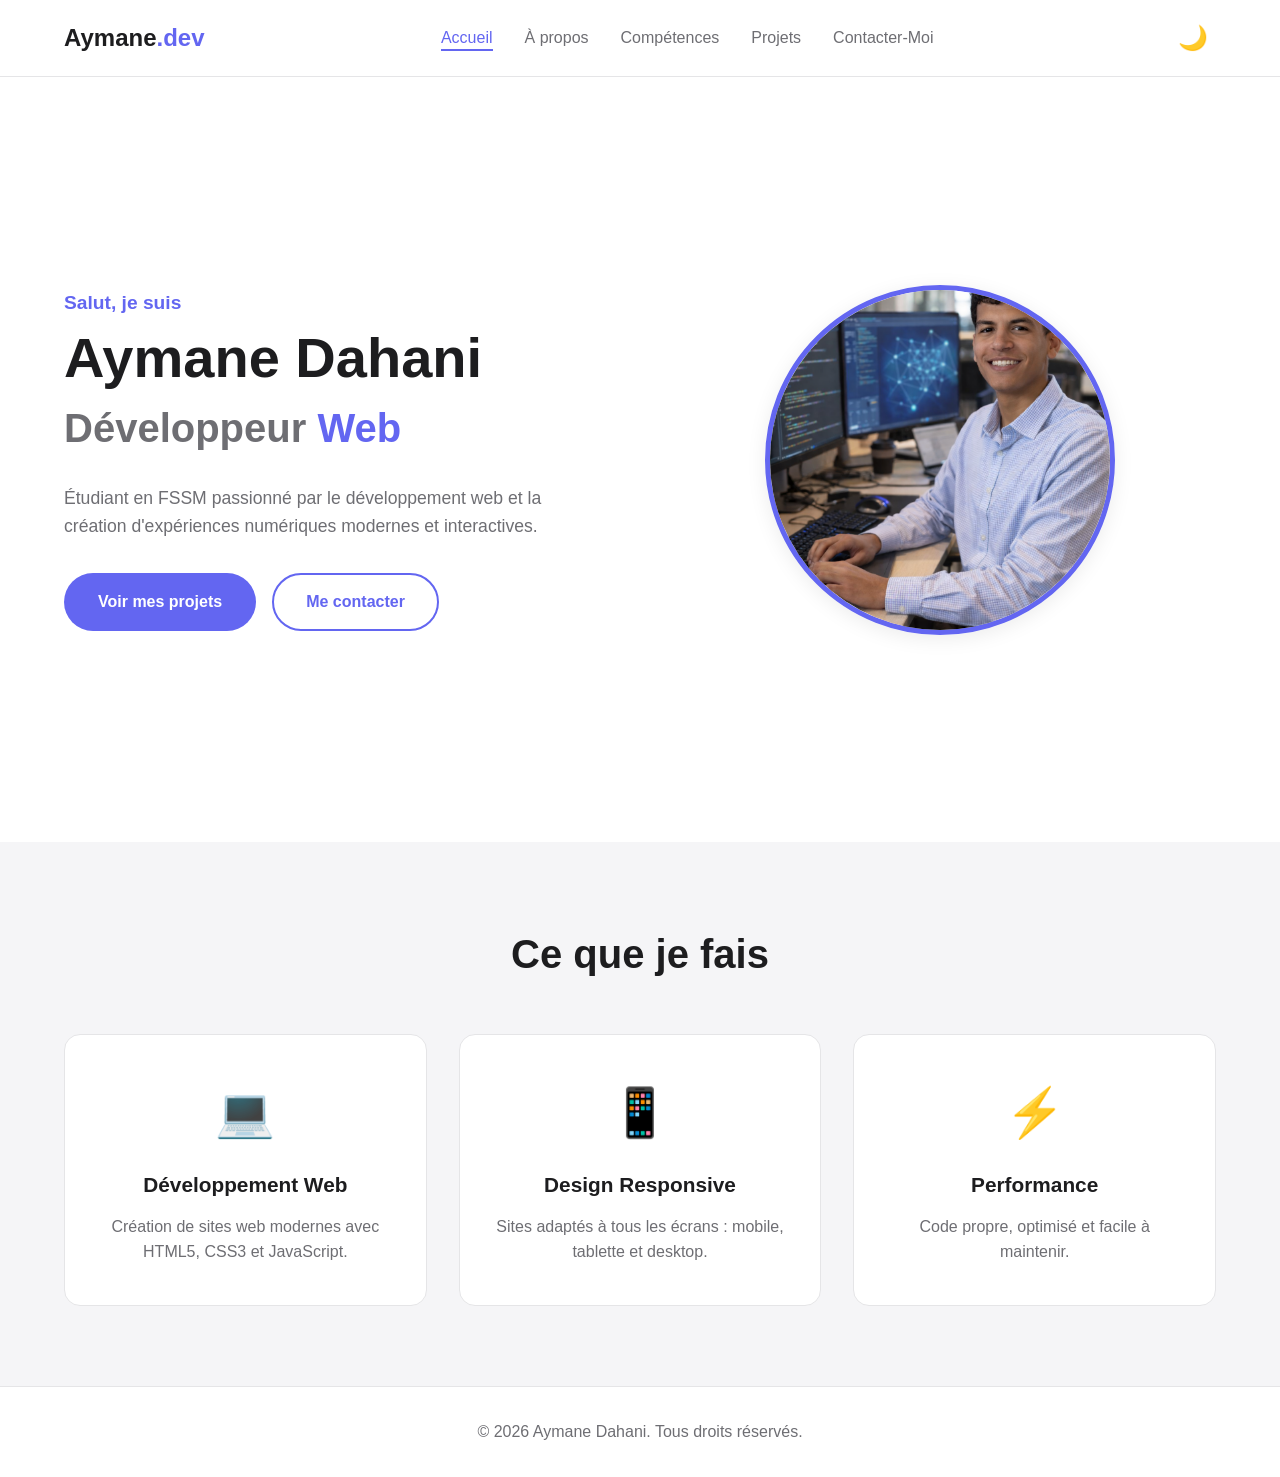
==== commit 1e23c49f: "Add hero section design and services grid with CSS animations" ====
--- a/index.html
+++ b/index.html
@@ -8,8 +8,7 @@
     <link rel="stylesheet" href="css/style.css">
 </head>
 <body>
-    <h1>Bonjour, je suis Aymane</h1>
-    <p>Bienvenue sur mon portfolio.</p>
+    
 
     <!-- Lien vers le fichier JavaScript -->
     <script src="js/script.js"></script>
--- a/css/style.css
+++ b/css/style.css
@@ -160,4 +160,192 @@
     background-color: var(--text-primary);
     border-radius: 2px;
     transition: all 0.3s ease;
+}
+/* ============================================
+   SECTION HERO
+   ============================================ */
+.hero {
+    display: flex;
+    align-items: center;
+    justify-content: space-between;
+    min-height: 85vh;
+    padding: 2rem 5%;
+    max-width: 1400px;
+    margin: 0 auto;
+    gap: 3rem;
+}
+
+.hero-content {
+    flex: 1;
+    animation: fadeInLeft 0.8s ease;
+}
+
+.hero-greeting {
+    color: var(--accent);
+    font-size: 1.2rem;
+    font-weight: 600;
+    margin-bottom: 0.5rem;
+}
+
+.hero-name {
+    font-size: 3.5rem;
+    font-weight: 800;
+    line-height: 1.1;
+    margin-bottom: 0.5rem;
+}
+
+.hero-title {
+    font-size: 2.5rem;
+    color: var(--text-secondary);
+    margin-bottom: 1.5rem;
+}
+
+.highlight {
+    color: var(--accent);
+}
+
+.hero-description {
+    font-size: 1.1rem;
+    color: var(--text-secondary);
+    max-width: 500px;
+    margin-bottom: 2rem;
+}
+
+.hero-buttons {
+    display: flex;
+    gap: 1rem;
+    flex-wrap: wrap;
+}
+
+.btn {
+    padding: 0.9rem 2rem;
+    border-radius: 50px;
+    font-weight: 600;
+    transition: all 0.3s ease;
+    display: inline-block;
+    cursor: pointer;
+    border: 2px solid transparent;
+}
+
+.btn-primary {
+    background-color: var(--accent);
+    color: white;
+}
+
+.btn-primary:hover {
+    background-color: var(--accent-hover);
+    transform: translateY(-2px);
+    box-shadow: var(--shadow);
+}
+
+.btn-secondary {
+    border: 2px solid var(--accent);
+    color: var(--accent);
+}
+
+.btn-secondary:hover {
+    background-color: var(--accent);
+    color: white;
+    transform: translateY(-2px);
+}
+
+.hero-image {
+    flex: 1;
+    display: flex;
+    justify-content: center;
+    animation: fadeInRight 0.8s ease;
+}
+/* ============================================
+   SECTION SERVICES
+   ============================================ */
+.services {
+    padding: 5rem 5%;
+    background-color: var(--bg-secondary);
+}
+
+.section-title {
+    font-size: 2.5rem;
+    text-align: center;
+    margin-bottom: 3rem;
+    font-weight: 700;
+}
+
+.services-grid {
+    display: grid;
+    grid-template-columns: repeat(auto-fit, minmax(280px, 1fr));
+    gap: 2rem;
+    max-width: 1200px;
+    margin: 0 auto;
+}
+
+.service-card {
+    background-color: var(--bg-primary);
+    padding: 2.5rem 2rem;
+    border-radius: 16px;
+    text-align: center;
+    border: 1px solid var(--border);
+    transition: transform 0.3s ease, box-shadow 0.3s ease;
+}
+
+.service-card:hover {
+    transform: translateY(-8px);
+    box-shadow: var(--shadow);
+}
+
+.service-icon {
+    font-size: 3rem;
+    margin-bottom: 1rem;
+}
+
+.service-card h3 {
+    font-size: 1.3rem;
+    margin-bottom: 0.8rem;
+}
+
+.service-card p {
+    color: var(--text-secondary);
+}
+
+/* ============================================
+   FOOTER
+   ============================================ */
+.footer {
+    text-align: center;
+    padding: 2rem 5%;
+    border-top: 1px solid var(--border);
+    color: var(--text-secondary);
+}
+
+/* ============================================
+   ANIMATIONS
+   ============================================ */
+@keyframes fadeInLeft {
+    from { 
+        opacity: 0; 
+        transform: translateX(-30px); 
+    }
+    to { 
+        opacity: 1; 
+        transform: translateX(0); 
+    }
+}
+
+@keyframes fadeInRight {
+    from { 
+        opacity: 0; 
+        transform: translateX(30px); 
+    }
+    to { 
+        opacity: 1; 
+        transform: translateX(0); 
+    }
+}
+
+@keyframes float {
+    0%, 100% { 
+        transform: translateY(0); 
+    }
+    50% { 
+        transform: translateY(-20px); 
+    }
 }
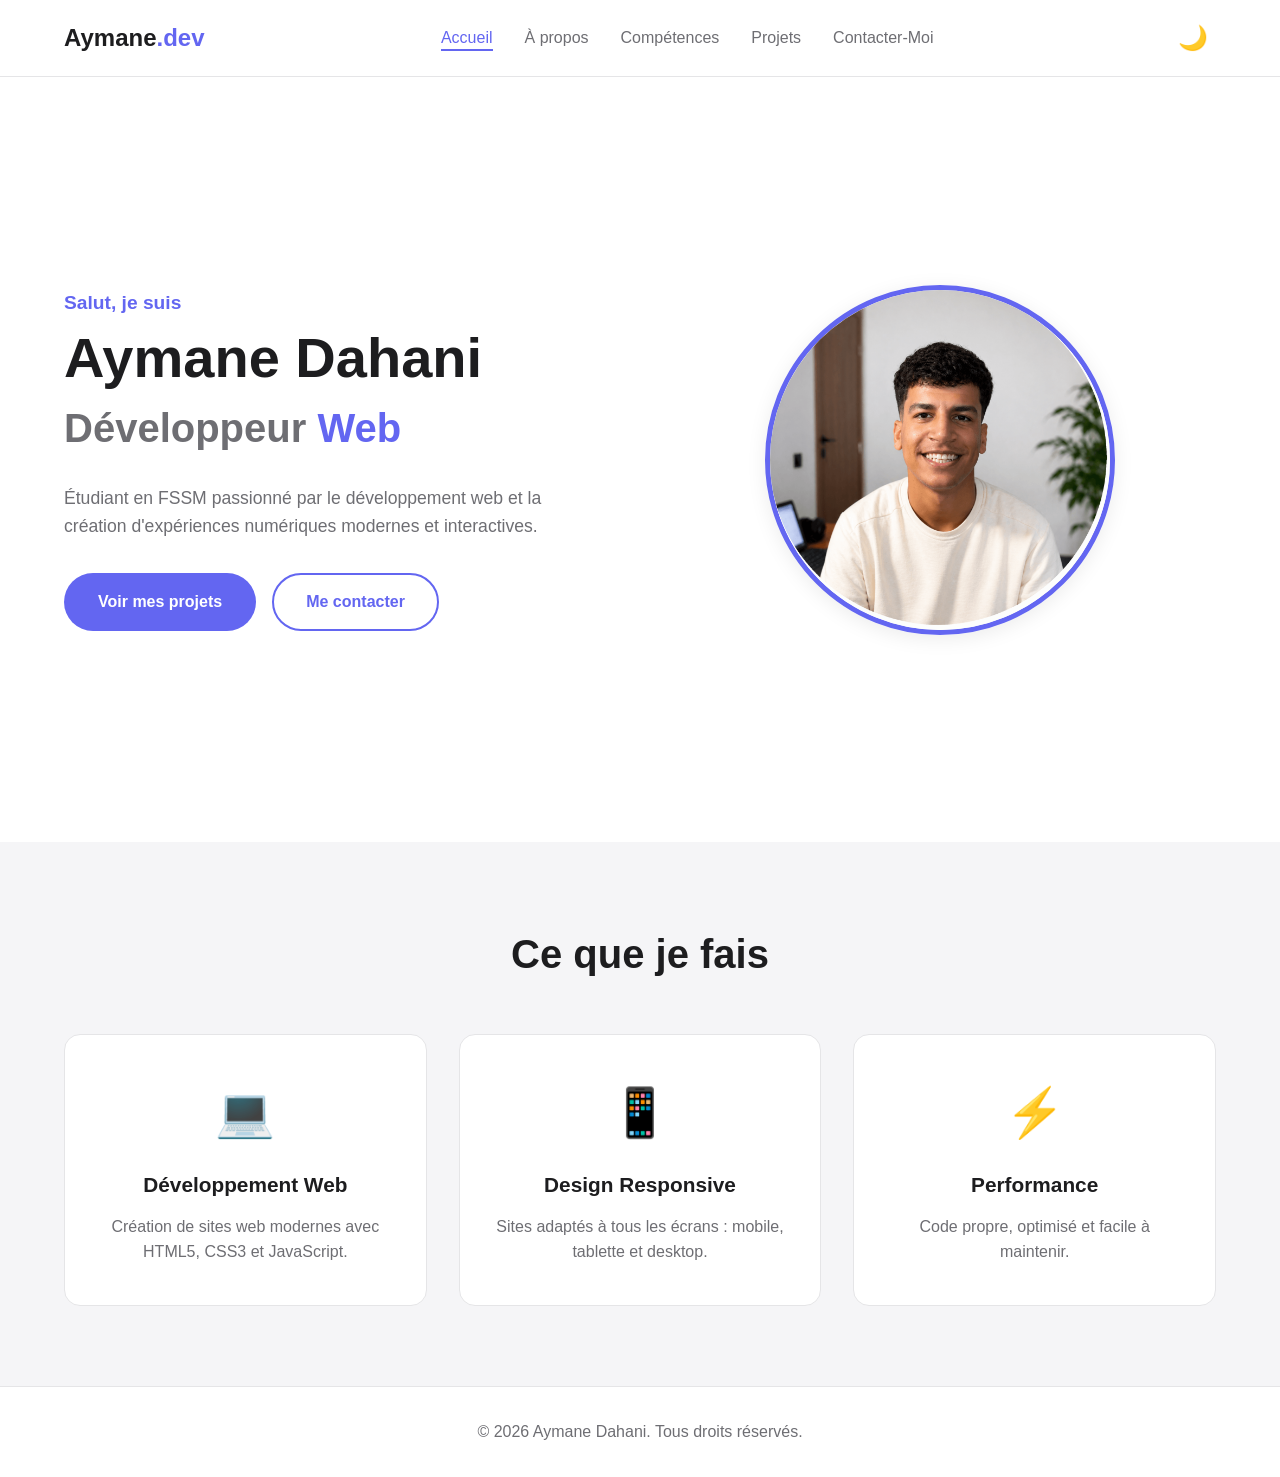
==== commit 8c2bc431: "Update profile photo, improve about page and add social links" ====
--- a/index.html
+++ b/index.html
@@ -10,8 +10,7 @@
 <body>
     
 
-    <!-- Lien vers le fichier JavaScript -->
-    <script src="js/script.js"></script>
+    
 
     <!-- ========== HEADER / NAVIGATION ========== -->
      <header class="header">
@@ -59,7 +58,7 @@
             </div>
         </div>
         <div class="hero-image">
-            <img src="images/profile.png" alt="Photo de Aymane Dahani" class="profile-photo" >
+            <img src="images/profil.png" alt="Photo de Aymane Dahani" class="profile-photo" >
         </div>
     </section>
 
@@ -93,7 +92,8 @@
             <p>&copy; 2026 Aymane Dahani. Tous droits réservés.</p>
         </footer>
 
-
+        <!-- Lien vers le fichier JavaScript -->
+        <script src="js/script.js"></script>
 
 
 
--- a/css/style.css
+++ b/css/style.css
@@ -348,4 +348,917 @@
     50% { 
         transform: translateY(-20px); 
     }
+}
+/* ============================================
+   ABOUT PAGE - SECTION ABOUT HERO
+   ============================================ */
+.about-hero {
+    display: flex;
+    align-items: center;
+    justify-content: space-between;
+    min-height: 70vh;
+    padding: 4rem 5%;
+    max-width: 1400px;
+    margin: 0 auto;
+    gap: 4rem;
+}
+
+.about-hero-content {
+    flex: 1;
+    animation: fadeInLeft 0.8s ease;
+}
+
+.about-title {
+    font-size: 3rem;
+    font-weight: 800;
+    margin-bottom: 1.5rem;
+    line-height: 1.2;
+}
+
+.about-description {
+    font-size: 1.1rem;
+    color: var(--text-secondary);
+    margin-bottom: 1.2rem;
+    line-height: 1.8;
+}
+
+.about-image-wrapper {
+    flex: 1;
+    display: flex;
+    justify-content: center;
+    animation: fadeInRight 0.8s ease;
+}
+
+.about-photo {
+    width: 320px;
+    height: 320px;
+    border-radius: 50%;
+    object-fit: cover;
+    border: 5px solid var(--accent);
+    box-shadow: var(--shadow);
+    transition: transform 0.4s ease;
+}
+
+.about-photo:hover {
+    transform: scale(1.05);
+}
+
+/* ============================================
+   ABOUT PAGE - SECTION TIMELINE
+   ============================================ */
+.timeline-section {
+    padding: 5rem 5%;
+    background-color: var(--bg-secondary);
+}
+
+.timeline {
+    max-width: 800px;
+    margin: 0 auto;
+    position: relative;
+    padding-left: 2rem;
+}
+
+/* Ligne verticale */
+.timeline::before {
+    content: '';
+    position: absolute;
+    left: 0;
+    top: 0;
+    bottom: 0;
+    width: 3px;
+    background: linear-gradient(to bottom, var(--accent), transparent);
+}
+
+.timeline-item {
+    position: relative;
+    margin-bottom: 2.5rem;
+    padding-left: 2rem;
+}
+
+.timeline-item:last-child {
+    margin-bottom: 0;
+}
+
+/* Points sur timeline */
+.timeline-dot {
+    position: absolute;
+    left: -2.6rem;
+    top: 0.5rem;
+    width: 18px;
+    height: 18px;
+    border-radius: 50%;
+    background-color: var(--accent);
+    border: 4px solid var(--bg-secondary);
+    box-shadow: 0 0 0 2px var(--accent);
+}
+
+.timeline-content {
+    background-color: var(--bg-primary);
+    padding: 1.5rem;
+    border-radius: 12px;
+    border: 1px solid var(--border);
+    transition: transform 0.3s ease, box-shadow 0.3s ease;
+}
+
+.timeline-content:hover {
+    transform: translateX(8px);
+    box-shadow: var(--shadow);
+}
+
+.timeline-date {
+    display: inline-block;
+    background-color: var(--accent);
+    color: white;
+    padding: 0.3rem 0.9rem;
+    border-radius: 20px;
+    font-size: 0.85rem;
+    font-weight: 600;
+    margin-bottom: 0.8rem;
+}
+
+.timeline-content h3 {
+    font-size: 1.3rem;
+    margin-bottom: 0.4rem;
+}
+
+.timeline-place {
+    color: var(--accent);
+    font-weight: 600;
+    font-size: 0.95rem;
+    margin-bottom: 0.6rem;
+}
+
+.timeline-content p {
+    color: var(--text-secondary);
+}
+
+/* ============================================
+   ABOUT PAGE - SECTION CENTRES D'INTÉRÊT
+   ============================================ */
+.interests-section {
+    padding: 5rem 5%;
+}
+
+.interests-grid {
+    display: grid;
+    grid-template-columns: repeat(auto-fit, minmax(220px, 1fr));
+    gap: 1.5rem;
+    max-width: 1100px;
+    margin: 0 auto;
+}
+
+.interest-card {
+    background-color: var(--bg-primary);
+    padding: 2rem 1.5rem;
+    border-radius: 16px;
+    text-align: center;
+    border: 1px solid var(--border);
+    transition: all 0.3s ease;
+}
+
+.interest-card:hover {
+    transform: translateY(-5px);
+    border-color: var(--accent);
+    box-shadow: var(--shadow);
+}
+
+.interest-icon {
+    font-size: 2.5rem;
+    margin-bottom: 0.8rem;
+}
+
+.interest-card h3 {
+    font-size: 1.1rem;
+    margin-bottom: 0.5rem;
+}
+
+.interest-card p {
+    color: var(--text-secondary);
+    font-size: 0.95rem;
+}
+/* ============================================
+   SKILLS PAGE - HERO
+   ============================================ */
+.skills-hero {
+    text-align: center;
+    padding: 5rem 5% 3rem;
+    max-width: 800px;
+    margin: 0 auto;
+    animation: fadeInLeft 0.8s ease;
+}
+
+.skills-main-title {
+    font-size: 3rem;
+    font-weight: 800;
+    margin: 0.5rem 0 1.2rem;
+    line-height: 1.2;
+}
+
+.skills-subtitle {
+    font-size: 1.1rem;
+    color: var(--text-secondary);
+    line-height: 1.7;
+}
+
+/* ============================================
+   SKILLS PAGE - COMPÉTENCES TECHNIQUES
+   ============================================ */
+.skills-section {
+    padding: 4rem 5%;
+    max-width: 900px;
+    margin: 0 auto;
+}
+
+.skills-container {
+    display: flex;
+    flex-direction: column;
+    gap: 1.8rem;
+    margin-top: 2rem;
+}
+
+.skill-item {
+    width: 100%;
+}
+
+.skill-info {
+    display: flex;
+    justify-content: space-between;
+    margin-bottom: 0.6rem;
+}
+
+.skill-name {
+    font-size: 1.05rem;
+    font-weight: 600;
+    color: var(--text-primary);
+}
+
+.skill-percent {
+    font-size: 1rem;
+    font-weight: 700;
+    color: var(--accent);
+}
+
+.skill-bar {
+    width: 100%;
+    height: 12px;
+    background-color: var(--bg-secondary);
+    border-radius: 10px;
+    overflow: hidden;
+    border: 1px solid var(--border);
+}
+
+.skill-progress {
+    height: 100%;
+    background: linear-gradient(90deg, var(--accent), #ec4899);
+    border-radius: 10px;
+    width: 0;
+    transition: width 1.5s ease-in-out;
+}
+
+/* ============================================
+   SKILLS PAGE - OUTILS
+   ============================================ */
+.tools-section {
+    padding: 5rem 5%;
+    background-color: var(--bg-secondary);
+}
+
+.tools-grid {
+    display: grid;
+    grid-template-columns: repeat(auto-fit, minmax(200px, 1fr));
+    gap: 1.5rem;
+    max-width: 1100px;
+    margin: 0 auto;
+}
+
+.tool-card {
+    background-color: var(--bg-primary);
+    padding: 2rem 1rem;
+    border-radius: 16px;
+    text-align: center;
+    border: 1px solid var(--border);
+    transition: all 0.3s ease;
+}
+
+.tool-card:hover {
+    transform: translateY(-6px) scale(1.02);
+    border-color: var(--accent);
+    box-shadow: var(--shadow);
+}
+
+.tool-icon {
+    font-size: 2.8rem;
+    margin-bottom: 0.8rem;
+}
+
+.tool-card h3 {
+    font-size: 1.1rem;
+    margin-bottom: 0.4rem;
+}
+
+.tool-card p {
+    color: var(--text-secondary);
+    font-size: 0.9rem;
+}
+
+/* ============================================
+   SKILLS PAGE - SOFT SKILLS
+   ============================================ */
+.soft-skills-section {
+    padding: 5rem 5%;
+}
+
+.soft-skills-grid {
+    display: grid;
+    grid-template-columns: repeat(auto-fit, minmax(240px, 1fr));
+    gap: 1.5rem;
+    max-width: 1100px;
+    margin: 0 auto;
+}
+
+.soft-skill-card {
+    background-color: var(--bg-primary);
+    padding: 2.2rem 1.5rem;
+    border-radius: 16px;
+    text-align: center;
+    border: 1px solid var(--border);
+    transition: all 0.3s ease;
+}
+
+.soft-skill-card:hover {
+    transform: translateY(-5px);
+    border-color: var(--accent);
+    box-shadow: var(--shadow);
+}
+
+.soft-skill-icon {
+    font-size: 2.5rem;
+    margin-bottom: 0.8rem;
+}
+
+.soft-skill-card h3 {
+    font-size: 1.15rem;
+    margin-bottom: 0.6rem;
+}
+
+.soft-skill-card p {
+    color: var(--text-secondary);
+    font-size: 0.95rem;
+    line-height: 1.6;
+}
+/* ============================================
+   PROJECTS PAGE - HERO
+   ============================================ */
+.projects-hero {
+    text-align: center;
+    padding: 5rem 5% 2rem;
+    max-width: 800px;
+    margin: 0 auto;
+    animation: fadeInLeft 0.8s ease;
+}
+
+.projects-main-title {
+    font-size: 3rem;
+    font-weight: 800;
+    margin: 0.5rem 0 1.2rem;
+    line-height: 1.2;
+}
+
+.projects-subtitle {
+    font-size: 1.1rem;
+    color: var(--text-secondary);
+    line-height: 1.7;
+}
+
+/* ============================================
+   PROJECTS PAGE - FILTRES
+   ============================================ */
+.filters-section {
+    padding: 2rem 5%;
+}
+
+.filters {
+    display: flex;
+    justify-content: center;
+    gap: 1rem;
+    flex-wrap: wrap;
+    max-width: 800px;
+    margin: 0 auto;
+}
+
+.filter-btn {
+    padding: 0.7rem 1.5rem;
+    border: 2px solid var(--border);
+    background-color: var(--bg-primary);
+    color: var(--text-secondary);
+    border-radius: 50px;
+    font-weight: 600;
+    cursor: pointer;
+    font-size: 0.95rem;
+    transition: all 0.3s ease;
+}
+
+.filter-btn:hover {
+    border-color: var(--accent);
+    color: var(--accent);
+    transform: translateY(-2px);
+}
+
+.filter-btn.active {
+    background-color: var(--accent);
+    border-color: var(--accent);
+    color: white;
+    box-shadow: var(--shadow);
+}
+
+/* ============================================
+   PROJECTS PAGE - GRID
+   ============================================ */
+.projects-section {
+    padding: 3rem 5% 5rem;
+}
+
+.projects-grid {
+    display: grid;
+    grid-template-columns: repeat(auto-fit, minmax(300px, 1fr));
+    gap: 2rem;
+    max-width: 1200px;
+    margin: 0 auto;
+}
+
+.project-card {
+    background-color: var(--bg-primary);
+    border-radius: 16px;
+    overflow: hidden;
+    border: 1px solid var(--border);
+    transition: all 0.3s ease;
+    animation: fadeInLeft 0.5s ease;
+}
+
+.project-card:hover {
+    transform: translateY(-8px);
+    border-color: var(--accent);
+    box-shadow: var(--shadow);
+}
+
+.project-card.hidden {
+    display: none;
+}
+
+.project-image {
+    width: 100%;
+    height: 180px;
+    background: linear-gradient(135deg, var(--accent), #ec4899);
+    display: flex;
+    align-items: center;
+    justify-content: center;
+}
+
+.project-emoji {
+    font-size: 5rem;
+}
+
+.project-content {
+    padding: 1.5rem;
+}
+
+.project-content h3 {
+    font-size: 1.3rem;
+    margin-bottom: 0.6rem;
+}
+
+.project-content p {
+    color: var(--text-secondary);
+    font-size: 0.95rem;
+    margin-bottom: 1rem;
+    line-height: 1.6;
+}
+
+.project-tags {
+    display: flex;
+    gap: 0.5rem;
+    flex-wrap: wrap;
+    margin-bottom: 1.2rem;
+}
+
+.tag {
+    background-color: var(--bg-secondary);
+    color: var(--accent);
+    padding: 0.3rem 0.8rem;
+    border-radius: 20px;
+    font-size: 0.8rem;
+    font-weight: 600;
+    border: 1px solid var(--border);
+}
+
+.project-link {
+    color: var(--accent);
+    font-weight: 600;
+    font-size: 0.95rem;
+    transition: color 0.3s ease;
+}
+
+.project-link:hover {
+    color: var(--accent-hover);
+}
+/* ============================================
+   CONTACT PAGE - HERO
+   ============================================ */
+.contact-hero {
+    text-align: center;
+    padding: 5rem 5% 3rem;
+    max-width: 800px;
+    margin: 0 auto;
+    animation: fadeInLeft 0.8s ease;
+}
+
+.contact-main-title {
+    font-size: 3rem;
+    font-weight: 800;
+    margin: 0.5rem 0 1.2rem;
+    line-height: 1.2;
+}
+
+.contact-subtitle {
+    font-size: 1.1rem;
+    color: var(--text-secondary);
+    line-height: 1.7;
+}
+
+/* ============================================
+   CONTACT PAGE - CONTENT
+   ============================================ */
+.contact-content {
+    padding: 3rem 5% 5rem;
+}
+
+.contact-wrapper {
+    display: grid;
+    grid-template-columns: 1fr 1.5fr;
+    gap: 3rem;
+    max-width: 1200px;
+    margin: 0 auto;
+}
+
+/* INFO À GAUCHE */
+.contact-info {
+    background-color: var(--bg-secondary);
+    padding: 2.5rem 2rem;
+    border-radius: 16px;
+}
+
+.contact-info-title {
+    font-size: 1.5rem;
+    margin-bottom: 0.6rem;
+}
+
+.contact-info-text {
+    color: var(--text-secondary);
+    margin-bottom: 1.8rem;
+    font-size: 0.95rem;
+}
+
+.info-item {
+    display: flex;
+    align-items: center;
+    gap: 1rem;
+    margin-bottom: 1.5rem;
+    padding: 1rem;
+    background-color: var(--bg-primary);
+    border-radius: 12px;
+    border: 1px solid var(--border);
+    transition: transform 0.3s ease;
+}
+
+.info-item:hover {
+    transform: translateX(5px);
+}
+
+.info-icon {
+    font-size: 1.8rem;
+    flex-shrink: 0;
+}
+
+.info-details h3 {
+    font-size: 0.95rem;
+    margin-bottom: 0.2rem;
+}
+
+.info-details p {
+    color: var(--text-secondary);
+    font-size: 0.9rem;
+    word-break: break-word;
+}
+
+/* SOCIAL LINKS */
+.social-links {
+    margin-top: 2rem;
+}
+
+.social-title {
+    font-size: 1rem;
+    margin-bottom: 1rem;
+}
+
+.social-icons {
+    display: flex;
+    gap: 0.8rem;
+}
+
+.social-link {
+    width: 45px;
+    height: 45px;
+    background-color: var(--bg-primary);
+    border: 1px solid var(--border);
+    border-radius: 50%;
+    display: flex;
+    align-items: center;
+    justify-content: center;
+    font-size: 1.3rem;
+    transition: all 0.3s ease;
+}
+
+.social-link:hover {
+    background-color: var(--accent);
+    border-color: var(--accent);
+    transform: translateY(-3px);
+}
+
+/* FORMULAIRE À DROITE */
+.contact-form-wrapper {
+    background-color: var(--bg-primary);
+    padding: 2.5rem 2rem;
+    border-radius: 16px;
+    border: 1px solid var(--border);
+}
+
+.contact-form-title {
+    font-size: 1.5rem;
+    margin-bottom: 1.5rem;
+}
+
+.form-group {
+    margin-bottom: 1.3rem;
+}
+
+.form-group label {
+    display: block;
+    margin-bottom: 0.5rem;
+    font-weight: 600;
+    font-size: 0.95rem;
+    color: var(--text-primary);
+}
+
+.form-group input,
+.form-group textarea {
+    width: 100%;
+    padding: 0.85rem 1rem;
+    background-color: var(--bg-secondary);
+    border: 2px solid var(--border);
+    border-radius: 10px;
+    color: var(--text-primary);
+    font-size: 1rem;
+    font-family: inherit;
+    transition: all 0.3s ease;
+}
+
+.form-group input:focus,
+.form-group textarea:focus {
+    outline: none;
+    border-color: var(--accent);
+    background-color: var(--bg-primary);
+}
+
+.form-group input.error,
+.form-group textarea.error {
+    border-color: #ef4444;
+}
+
+.form-group textarea {
+    resize: vertical;
+    min-height: 120px;
+}
+
+.error-message {
+    display: block;
+    color: #ef4444;
+    font-size: 0.85rem;
+    margin-top: 0.4rem;
+    min-height: 20px;
+}
+
+.submit-btn {
+    width: 100%;
+    margin-top: 0.5rem;
+    padding: 1rem;
+    font-size: 1rem;
+    border: none;
+}
+
+.success-message {
+    display: none;
+    background-color: #10b981;
+    color: white;
+    padding: 1rem;
+    border-radius: 10px;
+    text-align: center;
+    margin-top: 1rem;
+    font-weight: 600;
+}
+
+.success-message.show {
+    display: block;
+    animation: fadeInLeft 0.5s ease;
+}
+/* ============================================
+   ============================================
+   RESPONSIVE DESIGN - MEDIA QUERIES
+   ============================================
+   ============================================ */
+
+/* ============================================
+   TABLETTE (max 968px)
+   ============================================ */
+@media (max-width: 968px) {
+
+    /* HERO (page accueil) */
+    .hero {
+        flex-direction: column;
+        text-align: center;
+        min-height: auto;
+        padding: 3rem 5%;
+    }
+
+    .hero-name { font-size: 2.5rem; }
+    .hero-title { font-size: 1.8rem; }
+    .hero-buttons { justify-content: center; }
+    .hero-description { margin: 0 auto 2rem; }
+    .profile-photo { width: 280px; height: 280px; }
+
+    /* ABOUT HERO */
+    .about-hero {
+        flex-direction: column;
+        text-align: center;
+        gap: 2rem;
+    }
+
+    .about-photo { width: 280px; height: 280px; }
+
+    /* CONTACT - 1 colonne au lieu de 2 */
+    .contact-wrapper {
+        grid-template-columns: 1fr;
+    }
+
+    /* TIMELINE plus compacte */
+    .timeline { padding-left: 1.5rem; }
+    .timeline-item { padding-left: 1.5rem; }
+    .timeline-dot { left: -2rem; }
+}
+
+/* ============================================
+   MOBILE (max 768px)
+   ============================================ */
+@media (max-width: 768px) {
+
+    /* MENU BURGER affiché */
+    .burger { display: flex; }
+
+    /* Navigation cachée par défaut sur mobile */
+    .nav-links {
+        position: fixed;
+        top: 70px;
+        left: -100%;
+        width: 100%;
+        height: calc(100vh - 70px);
+        background-color: var(--bg-primary);
+        flex-direction: column;
+        align-items: center;
+        justify-content: flex-start;
+        padding-top: 3rem;
+        gap: 2rem;
+        transition: left 0.3s ease;
+        z-index: 999;
+    }
+
+    /* Menu visible quand classe "active" */
+    .nav-links.active {
+        left: 0;
+    }
+
+    /* Animation du burger en X quand actif */
+    .burger.active span:nth-child(1) {
+        transform: rotate(45deg) translate(5px, 5px);
+    }
+
+    .burger.active span:nth-child(2) {
+        opacity: 0;
+    }
+
+    .burger.active span:nth-child(3) {
+        transform: rotate(-45deg) translate(7px, -7px);
+    }
+
+    /* TITRES PLUS PETITS */
+    .hero-name { font-size: 2rem; }
+    .hero-title { font-size: 1.4rem; }
+    .section-title { font-size: 1.8rem; }
+    .about-title,
+    .skills-main-title,
+    .projects-main-title,
+    .contact-main-title {
+        font-size: 2rem;
+    }
+
+    /* HERO mobile */
+    .profile-photo { width: 220px; height: 220px; }
+    .about-photo { width: 220px; height: 220px; }
+
+    /* SECTIONS padding réduit */
+    .services,
+    .timeline-section,
+    .interests-section,
+    .skills-section,
+    .tools-section,
+    .projects-section,
+    .contact-content {
+        padding: 3rem 5%;
+    }
+
+    /* SERVICES en 1 colonne */
+    .services-grid,
+    .interests-grid,
+    .tools-grid,
+    .soft-skills-grid {
+        grid-template-columns: 1fr;
+    }
+
+    /* PROJECTS en 1 colonne */
+    .projects-grid {
+        grid-template-columns: 1fr;
+    }
+
+    /* FILTRES sur mobile */
+    .filters {
+        gap: 0.5rem;
+    }
+
+    .filter-btn {
+        padding: 0.6rem 1rem;
+        font-size: 0.85rem;
+    }
+
+    /* CONTACT FORM padding réduit */
+    .contact-form-wrapper,
+    .contact-info {
+        padding: 1.8rem 1.2rem;
+    }
+
+    /* TIMELINE compacte */
+    .timeline-content { padding: 1rem; }
+    .timeline-content h3 { font-size: 1.1rem; }
+}
+
+/* ============================================
+   PETIT MOBILE (max 480px)
+   ============================================ */
+@media (max-width: 480px) {
+
+    .hero-name { font-size: 1.7rem; }
+    .hero-title { font-size: 1.2rem; }
+    .section-title { font-size: 1.5rem; }
+    .about-title,
+    .skills-main-title,
+    .projects-main-title,
+    .contact-main-title {
+        font-size: 1.7rem;
+    }
+
+    /* Navbar plus compact */
+    .navbar {
+        padding: 1rem 4%;
+    }
+
+    .logo {
+        font-size: 1.2rem;
+    }
+
+    /* Photos plus petites */
+    .profile-photo { width: 180px; height: 180px; }
+    .about-photo { width: 200px; height: 200px; }
+
+    /* Boutons plus petits */
+    .btn {
+        padding: 0.7rem 1.5rem;
+        font-size: 0.9rem;
+    }
+
+    /* Filtres en colonne */
+    .filters {
+        flex-direction: column;
+        align-items: stretch;
+    }
+
+    .filter-btn {
+        width: 100%;
+    }
 }
